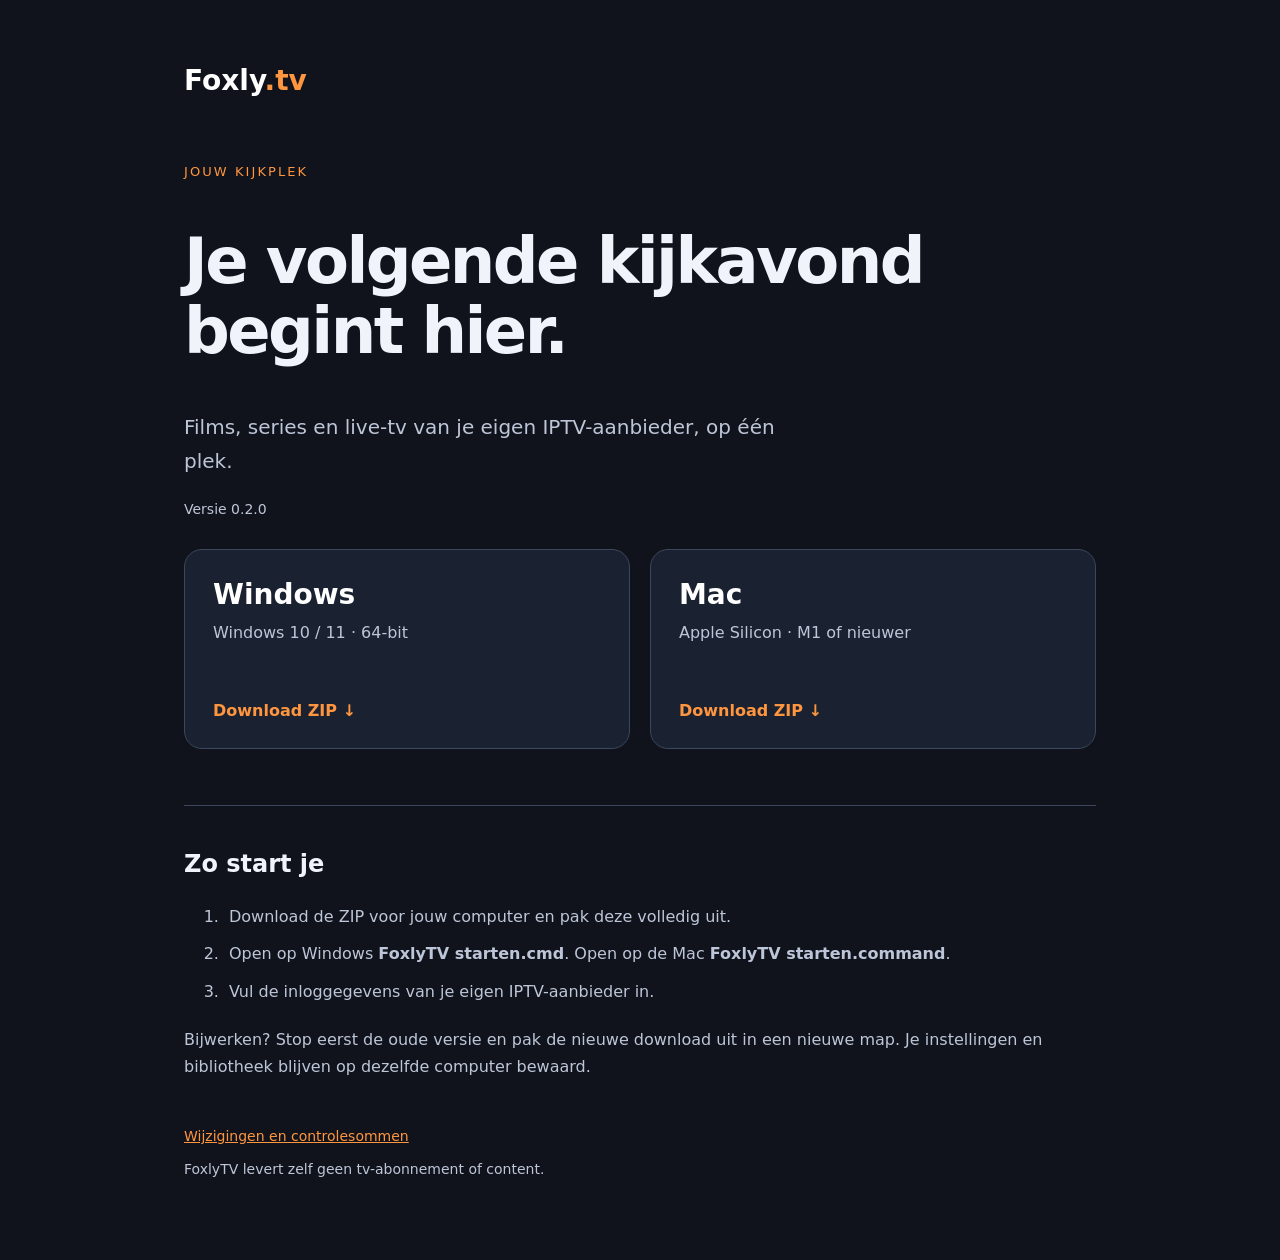
==== index.html @ 35012067 "Publiceer downloadpagina voor FoxlyTV 0.2.0" ====
<!doctype html>
<html lang="nl"><head><meta charset="utf-8"><meta name="viewport" content="width=device-width, initial-scale=1"><meta name="description" content="Download FoxlyTV voor Windows of een Mac met Apple Silicon."><title>FoxlyTV downloaden</title><link rel="stylesheet" href="style.css"></head>
<body><main><a class="brand" href="./">Foxly<span>.tv</span></a><p class="eyebrow">JOUW KIJKPLEK</p><h1>Je volgende kijkavond begint hier.</h1><p class="intro">Films, series en live-tv van je eigen IPTV-aanbieder, op één plek.</p><p class="version">Versie 0.2.0</p><div class="downloads"><a class="download" href="https://github.com/TM1331MT/FoxlyTV-downloads/releases/latest/download/FoxlyTV-Windows-x64.zip"><strong>Windows</strong><span>Windows 10 / 11 · 64-bit</span><b>Download ZIP ↓</b></a><a class="download" href="https://github.com/TM1331MT/FoxlyTV-downloads/releases/latest/download/FoxlyTV-macOS-arm64.zip"><strong>Mac</strong><span>Apple Silicon · M1 of nieuwer</span><b>Download ZIP ↓</b></a></div><section><h2>Zo start je</h2><ol><li>Download de ZIP voor jouw computer en pak deze volledig uit.</li><li>Open op Windows <strong>FoxlyTV starten.cmd</strong>. Open op de Mac <strong>FoxlyTV starten.command</strong>.</li><li>Vul de inloggegevens van je eigen IPTV-aanbieder in.</li></ol><p>Bijwerken? Stop eerst de oude versie en pak de nieuwe download uit in een nieuwe map. Je instellingen en bibliotheek blijven op dezelfde computer bewaard.</p></section><footer><a href="https://github.com/TM1331MT/FoxlyTV-downloads/releases/latest">Wijzigingen en controlesommen</a><p>FoxlyTV levert zelf geen tv-abonnement of content.</p></footer></main></body></html>
---- style.css ----
:root{color-scheme:dark;font-family:system-ui,sans-serif;background:#10131b;color:#f0f3fa}*{box-sizing:border-box}body{margin:0}main{max-width:960px;margin:auto;padding:64px 24px}a{color:#ff963f}a:focus-visible,button:focus-visible{outline:3px solid #ff963f;outline-offset:5px}.brand{font-size:28px;font-weight:800;color:#fff;text-decoration:none}.brand span{color:#ff963f}.eyebrow{margin-top:64px;letter-spacing:.16em;color:#ff963f;font-size:13px}h1{font-size:clamp(36px,6vw,64px);line-height:1.1;max-width:760px;letter-spacing:-.04em}p,li{line-height:1.7;color:#bdc6d8}.intro{font-size:20px;max-width:600px}.version{font-size:14px}.downloads{display:grid;grid-template-columns:repeat(2,minmax(0,1fr));gap:20px;margin:28px 0 56px}.download{padding:28px;border:1px solid #3c485d;background:#1a2130;border-radius:18px;text-decoration:none;display:flex;flex-direction:column;gap:12px;min-height:200px}.download:hover{border-color:#ff963f;background:#232d3c}.download strong{font-size:28px;color:#fff}.download span{color:#bdc6d8}.download b{margin-top:auto}section{border-top:1px solid #3c485d;padding-top:24px}li{padding:5px}footer{margin-top:48px;font-size:14px}button{min-height:44px;background:#ff963f;color:#10131b;border:0;border-radius:8px;padding:10px 20px;font:inherit;cursor:pointer}textarea{display:block;width:100%;min-height:130px;margin:20px 0;background:#1a2130;color:#fff;padding:12px;border:1px solid #3c485d;border-radius:8px;overflow-wrap:anywhere}@media(max-width:600px){main{padding:32px 20px}.eyebrow{margin-top:40px}.downloads{grid-template-columns:1fr}}
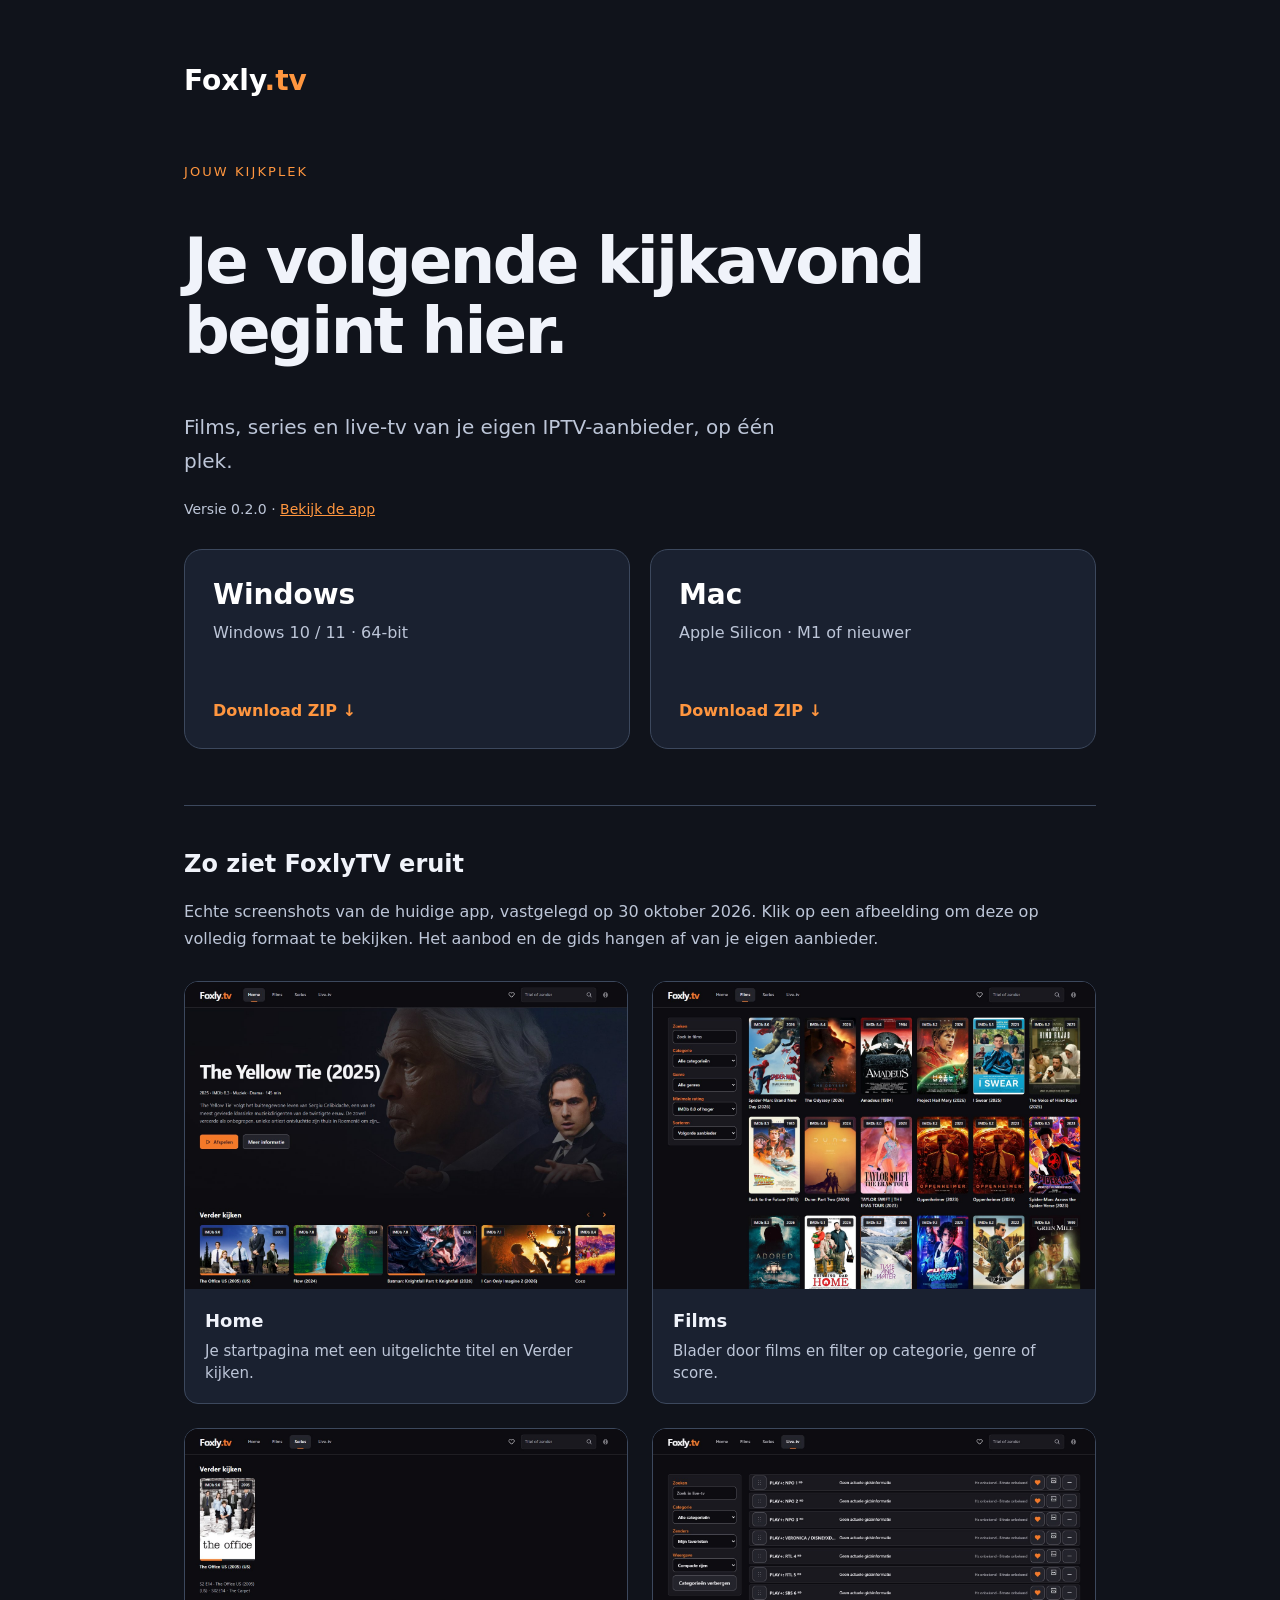
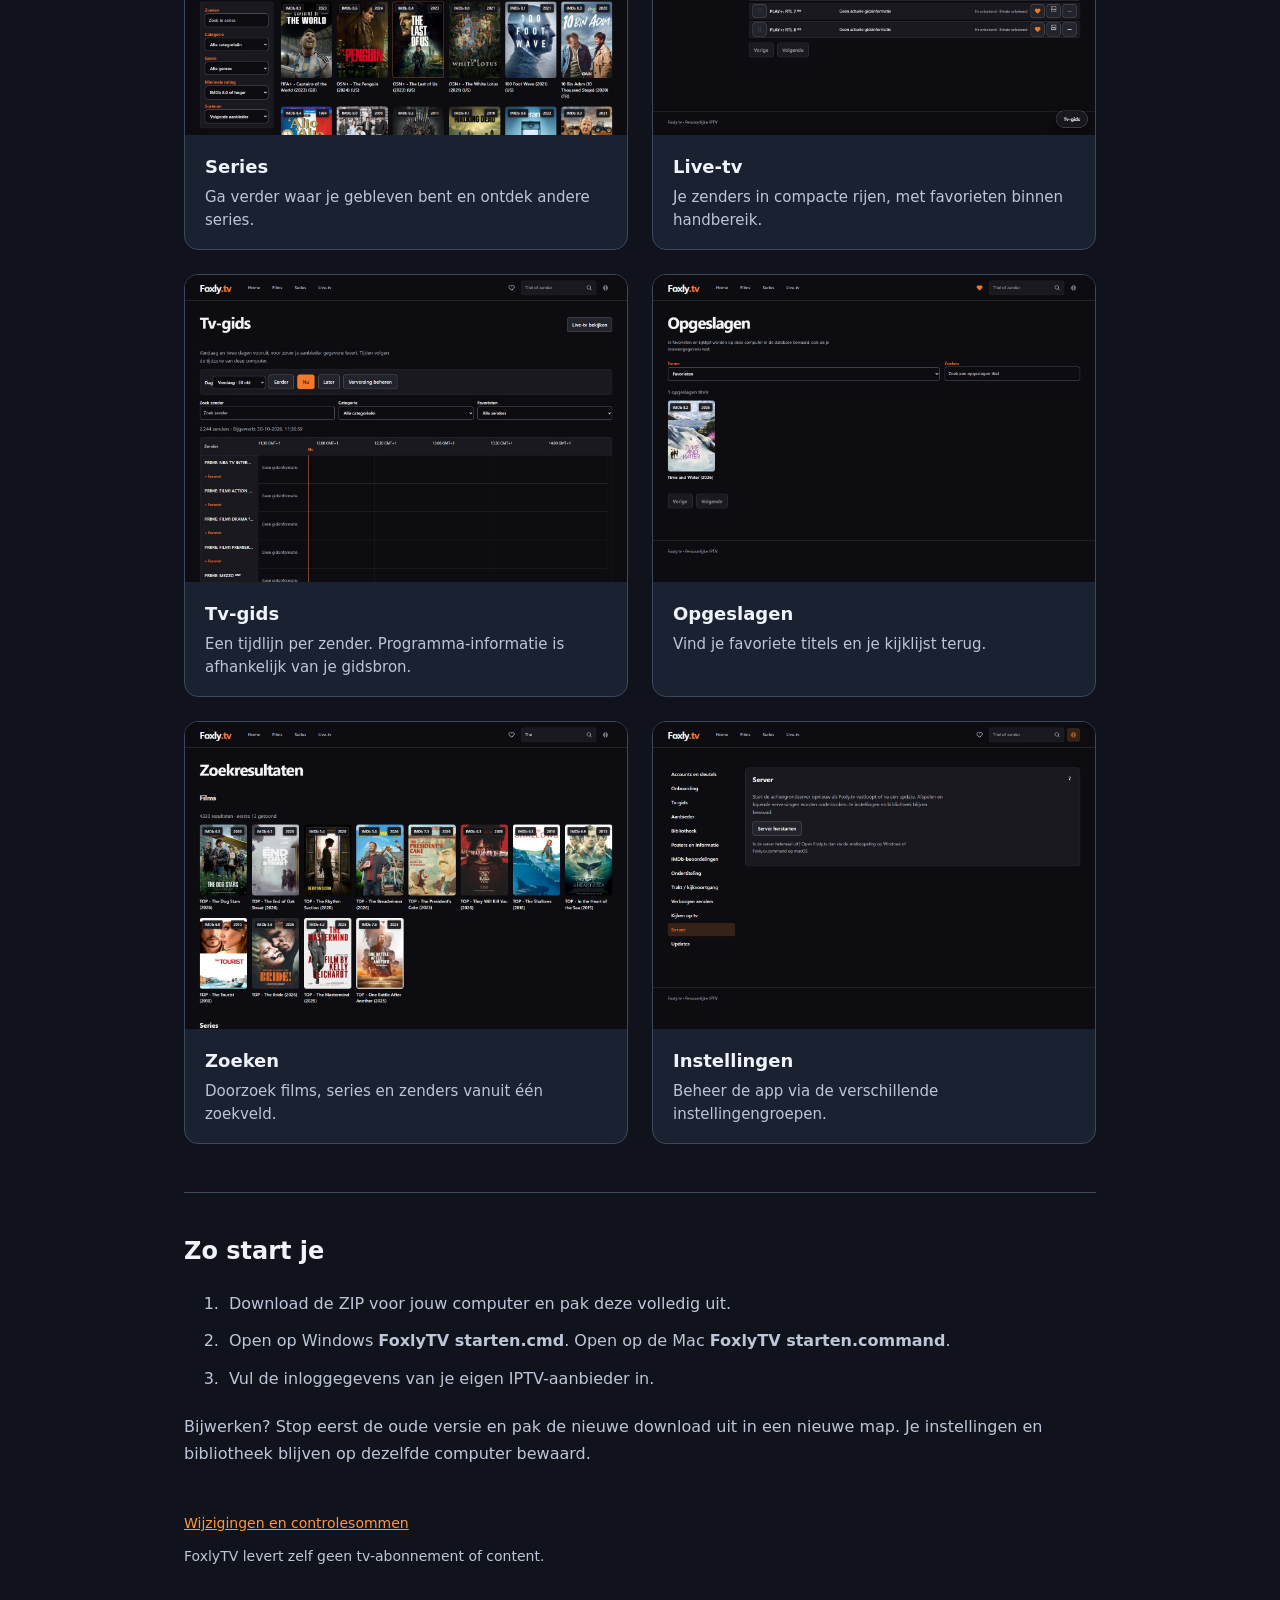
==== commit 6c05221f: "Publiceer downloadpagina voor FoxlyTV 0.2.0" ====
--- a/index.html
+++ b/index.html
@@ -1,3 +1,29 @@
 <!doctype html>
 <html lang="nl"><head><meta charset="utf-8"><meta name="viewport" content="width=device-width, initial-scale=1"><meta name="description" content="Download FoxlyTV voor Windows of een Mac met Apple Silicon."><title>FoxlyTV downloaden</title><link rel="stylesheet" href="style.css"></head>
-<body><main><a class="brand" href="./">Foxly<span>.tv</span></a><p class="eyebrow">JOUW KIJKPLEK</p><h1>Je volgende kijkavond begint hier.</h1><p class="intro">Films, series en live-tv van je eigen IPTV-aanbieder, op één plek.</p><p class="version">Versie 0.2.0</p><div class="downloads"><a class="download" href="https://github.com/TM1331MT/FoxlyTV-downloads/releases/latest/download/FoxlyTV-Windows-x64.zip"><strong>Windows</strong><span>Windows 10 / 11 · 64-bit</span><b>Download ZIP ↓</b></a><a class="download" href="https://github.com/TM1331MT/FoxlyTV-downloads/releases/latest/download/FoxlyTV-macOS-arm64.zip"><strong>Mac</strong><span>Apple Silicon · M1 of nieuwer</span><b>Download ZIP ↓</b></a></div><section><h2>Zo start je</h2><ol><li>Download de ZIP voor jouw computer en pak deze volledig uit.</li><li>Open op Windows <strong>FoxlyTV starten.cmd</strong>. Open op de Mac <strong>FoxlyTV starten.command</strong>.</li><li>Vul de inloggegevens van je eigen IPTV-aanbieder in.</li></ol><p>Bijwerken? Stop eerst de oude versie en pak de nieuwe download uit in een nieuwe map. Je instellingen en bibliotheek blijven op dezelfde computer bewaard.</p></section><footer><a href="https://github.com/TM1331MT/FoxlyTV-downloads/releases/latest">Wijzigingen en controlesommen</a><p>FoxlyTV levert zelf geen tv-abonnement of content.</p></footer></main></body></html>
+<body><main>
+<a class="brand" href="./">Foxly<span>.tv</span></a>
+<p class="eyebrow">JOUW KIJKPLEK</p>
+<h1>Je volgende kijkavond begint hier.</h1>
+<p class="intro">Films, series en live-tv van je eigen IPTV-aanbieder, op één plek.</p>
+<p class="version">Versie 0.2.0 · <a href="#screenshots">Bekijk de app</a></p>
+<div class="downloads">
+  <a class="download" href="https://github.com/TM1331MT/FoxlyTV-downloads/releases/latest/download/FoxlyTV-Windows-x64.zip"><strong>Windows</strong><span>Windows 10 / 11 · 64-bit</span><b>Download ZIP ↓</b></a>
+  <a class="download" href="https://github.com/TM1331MT/FoxlyTV-downloads/releases/latest/download/FoxlyTV-macOS-arm64.zip"><strong>Mac</strong><span>Apple Silicon · M1 of nieuwer</span><b>Download ZIP ↓</b></a>
+</div>
+<section class="screenshots" id="screenshots" aria-labelledby="screenshots-title">
+  <h2 id="screenshots-title">Zo ziet FoxlyTV eruit</h2>
+  <p>Echte screenshots van de huidige app, vastgelegd op <time datetime="2026-10-30">30 oktober 2026</time>. Klik op een afbeelding om deze op volledig formaat te bekijken. Het aanbod en de gids hangen af van je eigen aanbieder.</p>
+  <div class="screenshot-grid">
+    <figure><a href="screenshots/home.jpg" target="_blank" rel="noopener" aria-label="Bekijk screenshot van Home op volledig formaat (nieuw tabblad)"><img src="screenshots/home.jpg" alt="Home in FoxlyTV met een uitgelichte film en de rij Verder kijken." width="1440" height="1000" loading="lazy" decoding="async"></a><figcaption><strong>Home</strong><span>Je startpagina met een uitgelichte titel en Verder kijken.</span></figcaption></figure>
+    <figure><a href="screenshots/films.jpg" target="_blank" rel="noopener" aria-label="Bekijk screenshot van Films op volledig formaat (nieuw tabblad)"><img src="screenshots/films.jpg" alt="De filmpagina van FoxlyTV met posters en filters voor categorie, genre en IMDb-score." width="1440" height="1000" loading="lazy" decoding="async"></a><figcaption><strong>Films</strong><span>Blader door films en filter op categorie, genre of score.</span></figcaption></figure>
+    <figure><a href="screenshots/series.jpg" target="_blank" rel="noopener" aria-label="Bekijk screenshot van Series op volledig formaat (nieuw tabblad)"><img src="screenshots/series.jpg" alt="De seriepagina met kijkvoortgang en een overzicht van series." width="1440" height="1000" loading="lazy" decoding="async"></a><figcaption><strong>Series</strong><span>Ga verder waar je gebleven bent en ontdek andere series.</span></figcaption></figure>
+    <figure><a href="screenshots/live-tv.jpg" target="_blank" rel="noopener" aria-label="Bekijk screenshot van Live-tv op volledig formaat (nieuw tabblad)"><img src="screenshots/live-tv.jpg" alt="Live-tv in FoxlyTV met compacte zenderrijen, favorieten en categoriefilters." width="1440" height="1000" loading="lazy" decoding="async"></a><figcaption><strong>Live-tv</strong><span>Je zenders in compacte rijen, met favorieten binnen handbereik.</span></figcaption></figure>
+    <figure><a href="screenshots/tv-gids.jpg" target="_blank" rel="noopener" aria-label="Bekijk screenshot van de Tv-gids op volledig formaat (nieuw tabblad)"><img src="screenshots/tv-gids.jpg" alt="De tv-gids van FoxlyTV met zenderfilters en een tijdlijn per zender." width="1440" height="1000" loading="lazy" decoding="async"></a><figcaption><strong>Tv-gids</strong><span>Een tijdlijn per zender. Programma-informatie is afhankelijk van je gidsbron.</span></figcaption></figure>
+    <figure><a href="screenshots/opgeslagen.jpg" target="_blank" rel="noopener" aria-label="Bekijk screenshot van Opgeslagen op volledig formaat (nieuw tabblad)"><img src="screenshots/opgeslagen.jpg" alt="Opgeslagen titels in FoxlyTV met een favorietenfilter en zoekveld." width="1440" height="1000" loading="lazy" decoding="async"></a><figcaption><strong>Opgeslagen</strong><span>Vind je favoriete titels en je kijklijst terug.</span></figcaption></figure>
+    <figure><a href="screenshots/zoeken.jpg" target="_blank" rel="noopener" aria-label="Bekijk screenshot van Zoeken op volledig formaat (nieuw tabblad)"><img src="screenshots/zoeken.jpg" alt="Zoekresultaten in FoxlyTV, gegroepeerd in films, series en live-tv." width="1440" height="1000" loading="lazy" decoding="async"></a><figcaption><strong>Zoeken</strong><span>Doorzoek films, series en zenders vanuit één zoekveld.</span></figcaption></figure>
+    <figure><a href="screenshots/instellingen.jpg" target="_blank" rel="noopener" aria-label="Bekijk screenshot van Instellingen op volledig formaat (nieuw tabblad)"><img src="screenshots/instellingen.jpg" alt="Instellingen in FoxlyTV met de instellingengroepen en het scherm Server." width="1440" height="1000" loading="lazy" decoding="async"></a><figcaption><strong>Instellingen</strong><span>Beheer de app via de verschillende instellingengroepen.</span></figcaption></figure>
+  </div>
+</section>
+<section><h2>Zo start je</h2><ol><li>Download de ZIP voor jouw computer en pak deze volledig uit.</li><li>Open op Windows <strong>FoxlyTV starten.cmd</strong>. Open op de Mac <strong>FoxlyTV starten.command</strong>.</li><li>Vul de inloggegevens van je eigen IPTV-aanbieder in.</li></ol><p>Bijwerken? Stop eerst de oude versie en pak de nieuwe download uit in een nieuwe map. Je instellingen en bibliotheek blijven op dezelfde computer bewaard.</p></section>
+<footer><a href="https://github.com/TM1331MT/FoxlyTV-downloads/releases/latest">Wijzigingen en controlesommen</a><p>FoxlyTV levert zelf geen tv-abonnement of content.</p></footer>
+</main></body></html>
--- a/style.css
+++ b/style.css
@@ -1 +1,13 @@
 :root{color-scheme:dark;font-family:system-ui,sans-serif;background:#10131b;color:#f0f3fa}*{box-sizing:border-box}body{margin:0}main{max-width:960px;margin:auto;padding:64px 24px}a{color:#ff963f}a:focus-visible,button:focus-visible{outline:3px solid #ff963f;outline-offset:5px}.brand{font-size:28px;font-weight:800;color:#fff;text-decoration:none}.brand span{color:#ff963f}.eyebrow{margin-top:64px;letter-spacing:.16em;color:#ff963f;font-size:13px}h1{font-size:clamp(36px,6vw,64px);line-height:1.1;max-width:760px;letter-spacing:-.04em}p,li{line-height:1.7;color:#bdc6d8}.intro{font-size:20px;max-width:600px}.version{font-size:14px}.downloads{display:grid;grid-template-columns:repeat(2,minmax(0,1fr));gap:20px;margin:28px 0 56px}.download{padding:28px;border:1px solid #3c485d;background:#1a2130;border-radius:18px;text-decoration:none;display:flex;flex-direction:column;gap:12px;min-height:200px}.download:hover{border-color:#ff963f;background:#232d3c}.download strong{font-size:28px;color:#fff}.download span{color:#bdc6d8}.download b{margin-top:auto}section{border-top:1px solid #3c485d;padding-top:24px}li{padding:5px}footer{margin-top:48px;font-size:14px}button{min-height:44px;background:#ff963f;color:#10131b;border:0;border-radius:8px;padding:10px 20px;font:inherit;cursor:pointer}textarea{display:block;width:100%;min-height:130px;margin:20px 0;background:#1a2130;color:#fff;padding:12px;border:1px solid #3c485d;border-radius:8px;overflow-wrap:anywhere}@media(max-width:600px){main{padding:32px 20px}.eyebrow{margin-top:40px}.downloads{grid-template-columns:1fr}}
+:root{--screenshot-border:#3c485d;--screenshot-surface:#1a2130;--screenshot-muted:#bdc6d8}
+.screenshots{scroll-margin-top:24px;margin-bottom:48px}
+.screenshot-grid{display:grid;grid-template-columns:repeat(2,minmax(0,1fr));gap:24px;margin-top:28px}
+.screenshot-grid figure{min-width:0;margin:0;overflow:hidden;border:1px solid var(--screenshot-border);border-radius:14px;background:var(--screenshot-surface)}
+.screenshot-grid figure>a{display:block;min-height:44px}
+.screenshot-grid figure>a:focus-visible{outline-offset:-4px}
+.screenshot-grid img{display:block;width:100%;height:auto;aspect-ratio:1440/1000;object-fit:contain;background:#0d0d11}
+.screenshot-grid figure>a:hover img{filter:brightness(1.08)}
+.screenshot-grid figcaption{display:flex;flex-direction:column;gap:6px;padding:18px 20px;line-height:1.5}
+.screenshot-grid figcaption strong{font-size:18px;color:#f0f3fa}
+.screenshot-grid figcaption span{font-size:15px;color:var(--screenshot-muted)}
+@media(max-width:600px){.screenshot-grid{grid-template-columns:1fr;gap:20px}}
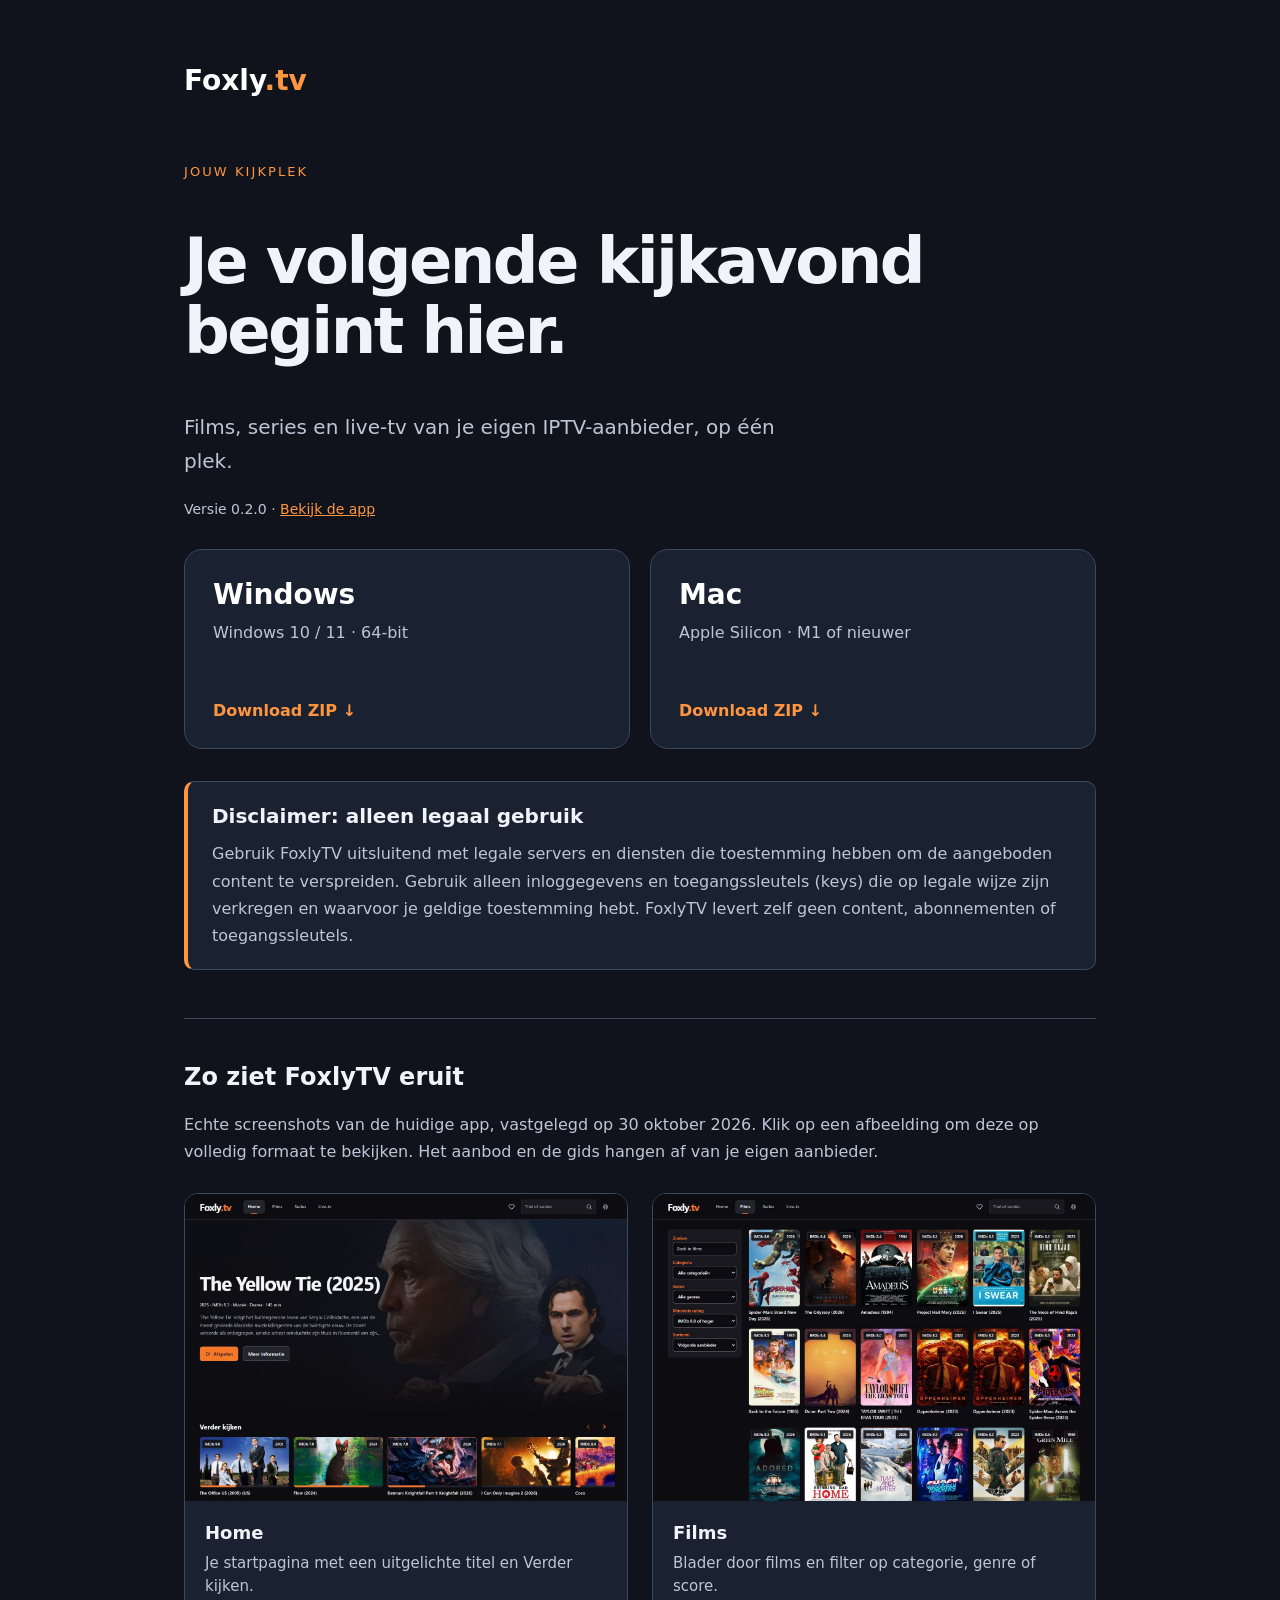
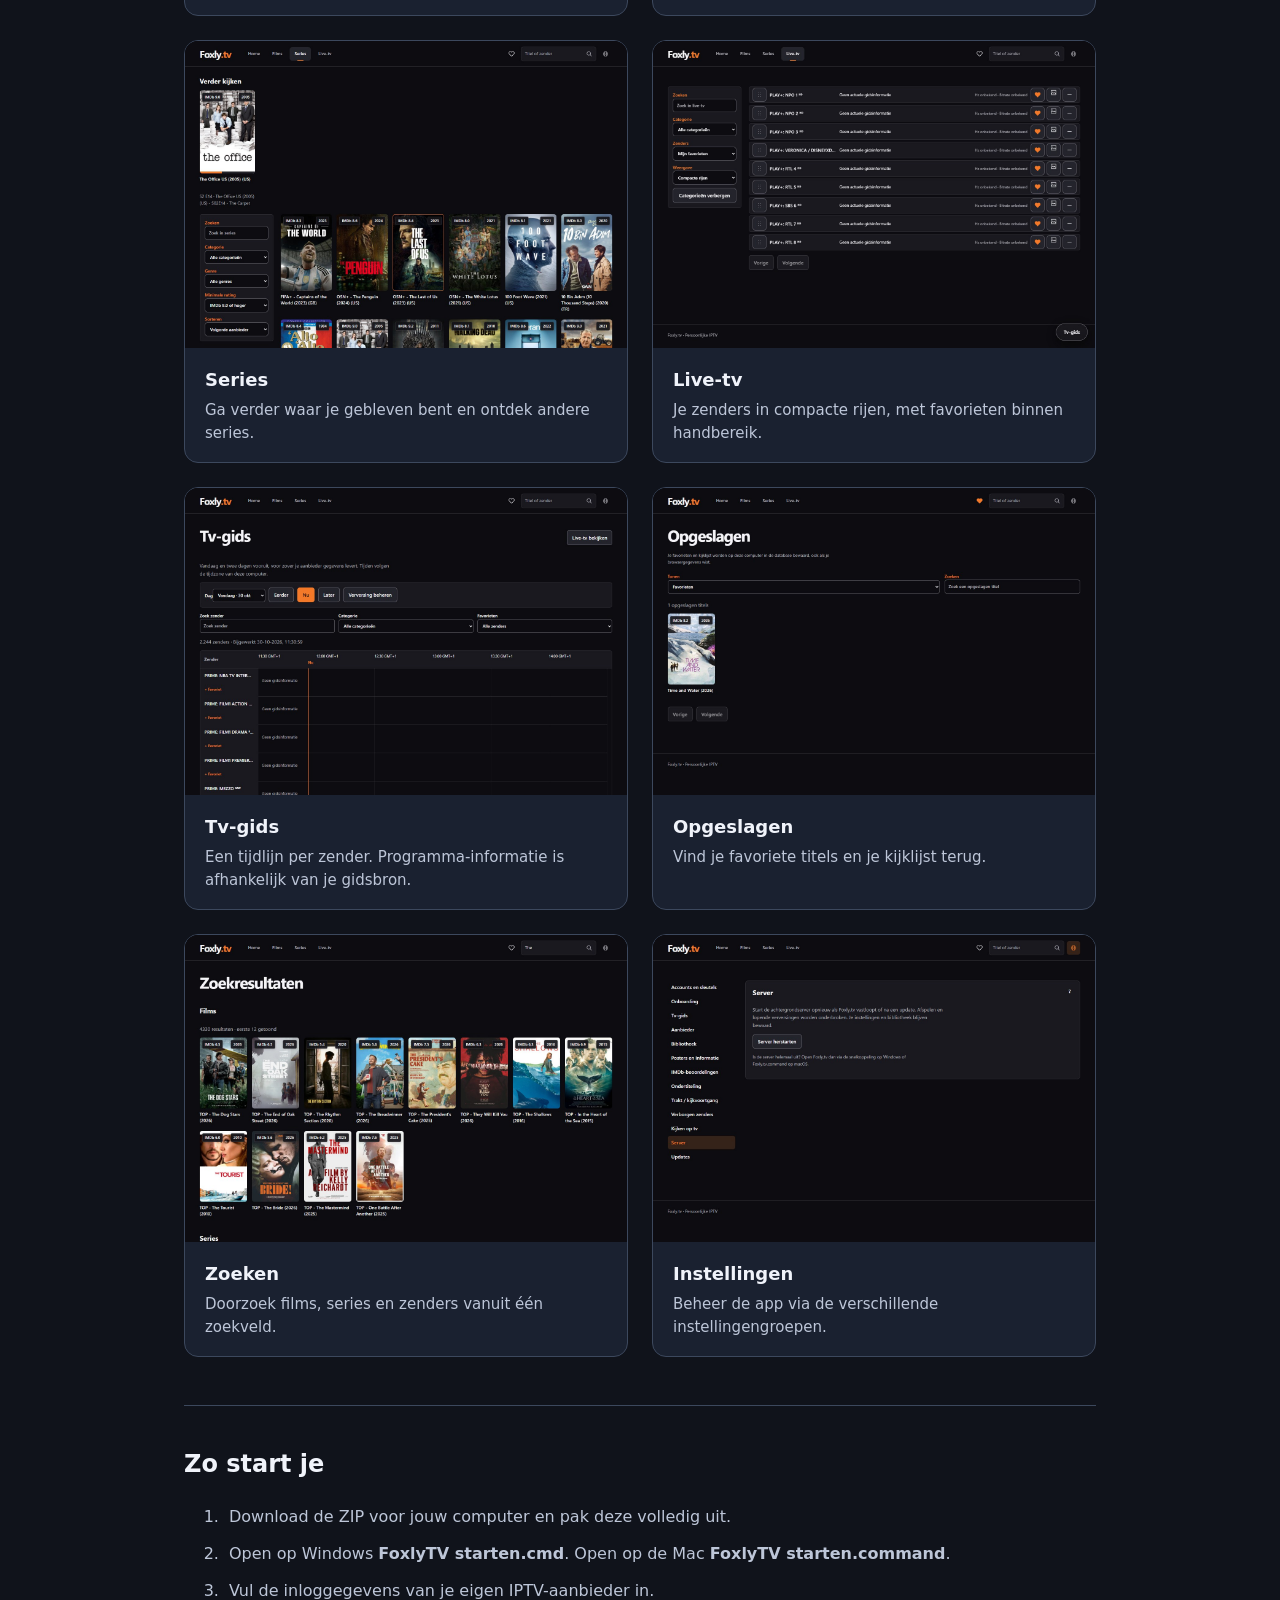
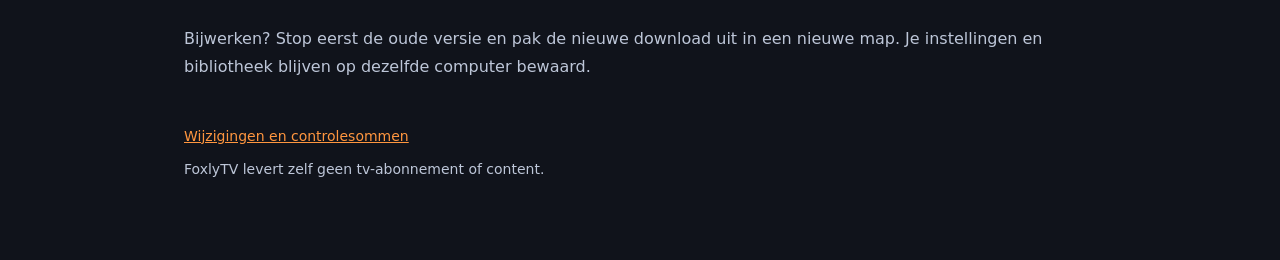
==== commit 7f76380a: "Publiceer downloadpagina voor FoxlyTV 0.2.0" ====
--- a/index.html
+++ b/index.html
@@ -10,6 +10,10 @@
   <a class="download" href="https://github.com/TM1331MT/FoxlyTV-downloads/releases/latest/download/FoxlyTV-Windows-x64.zip"><strong>Windows</strong><span>Windows 10 / 11 · 64-bit</span><b>Download ZIP ↓</b></a>
   <a class="download" href="https://github.com/TM1331MT/FoxlyTV-downloads/releases/latest/download/FoxlyTV-macOS-arm64.zip"><strong>Mac</strong><span>Apple Silicon · M1 of nieuwer</span><b>Download ZIP ↓</b></a>
 </div>
+<aside class="legal-notice" aria-labelledby="legal-notice-title">
+  <h2 id="legal-notice-title">Disclaimer: alleen legaal gebruik</h2>
+  <p>Gebruik FoxlyTV uitsluitend met legale servers en diensten die toestemming hebben om de aangeboden content te verspreiden. Gebruik alleen inloggegevens en toegangssleutels (keys) die op legale wijze zijn verkregen en waarvoor je geldige toestemming hebt. FoxlyTV levert zelf geen content, abonnementen of toegangssleutels.</p>
+</aside>
 <section class="screenshots" id="screenshots" aria-labelledby="screenshots-title">
   <h2 id="screenshots-title">Zo ziet FoxlyTV eruit</h2>
   <p>Echte screenshots van de huidige app, vastgelegd op <time datetime="2026-10-30">30 oktober 2026</time>. Klik op een afbeelding om deze op volledig formaat te bekijken. Het aanbod en de gids hangen af van je eigen aanbieder.</p>
--- a/style.css
+++ b/style.css
@@ -11,3 +11,6 @@
 .screenshot-grid figcaption strong{font-size:18px;color:#f0f3fa}
 .screenshot-grid figcaption span{font-size:15px;color:var(--screenshot-muted)}
 @media(max-width:600px){.screenshot-grid{grid-template-columns:1fr;gap:20px}}
+.legal-notice{margin:-24px 0 48px;padding:20px 24px;border:1px solid #3c485d;border-left:4px solid #ff963f;border-radius:10px;background:#1a2130}
+.legal-notice h2{margin:0 0 10px;font-size:20px;line-height:1.4}
+.legal-notice p{margin:0}
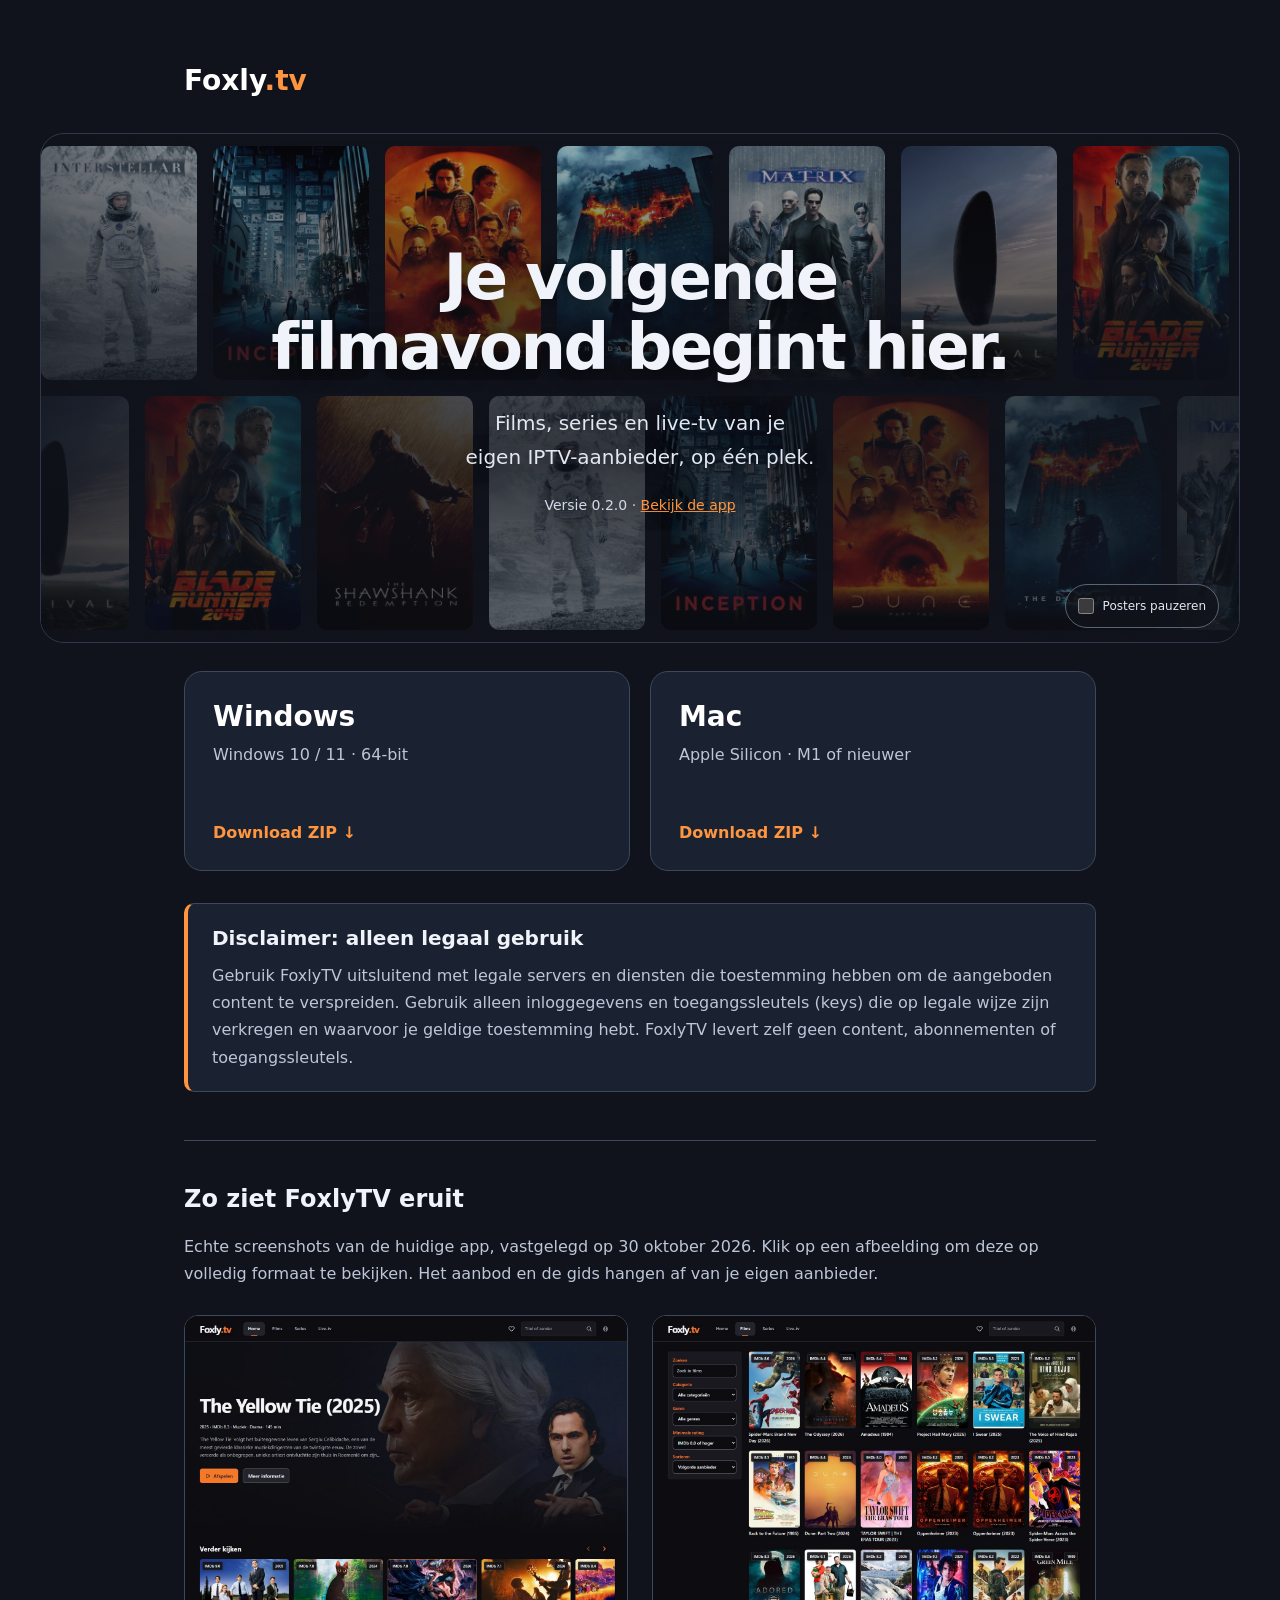
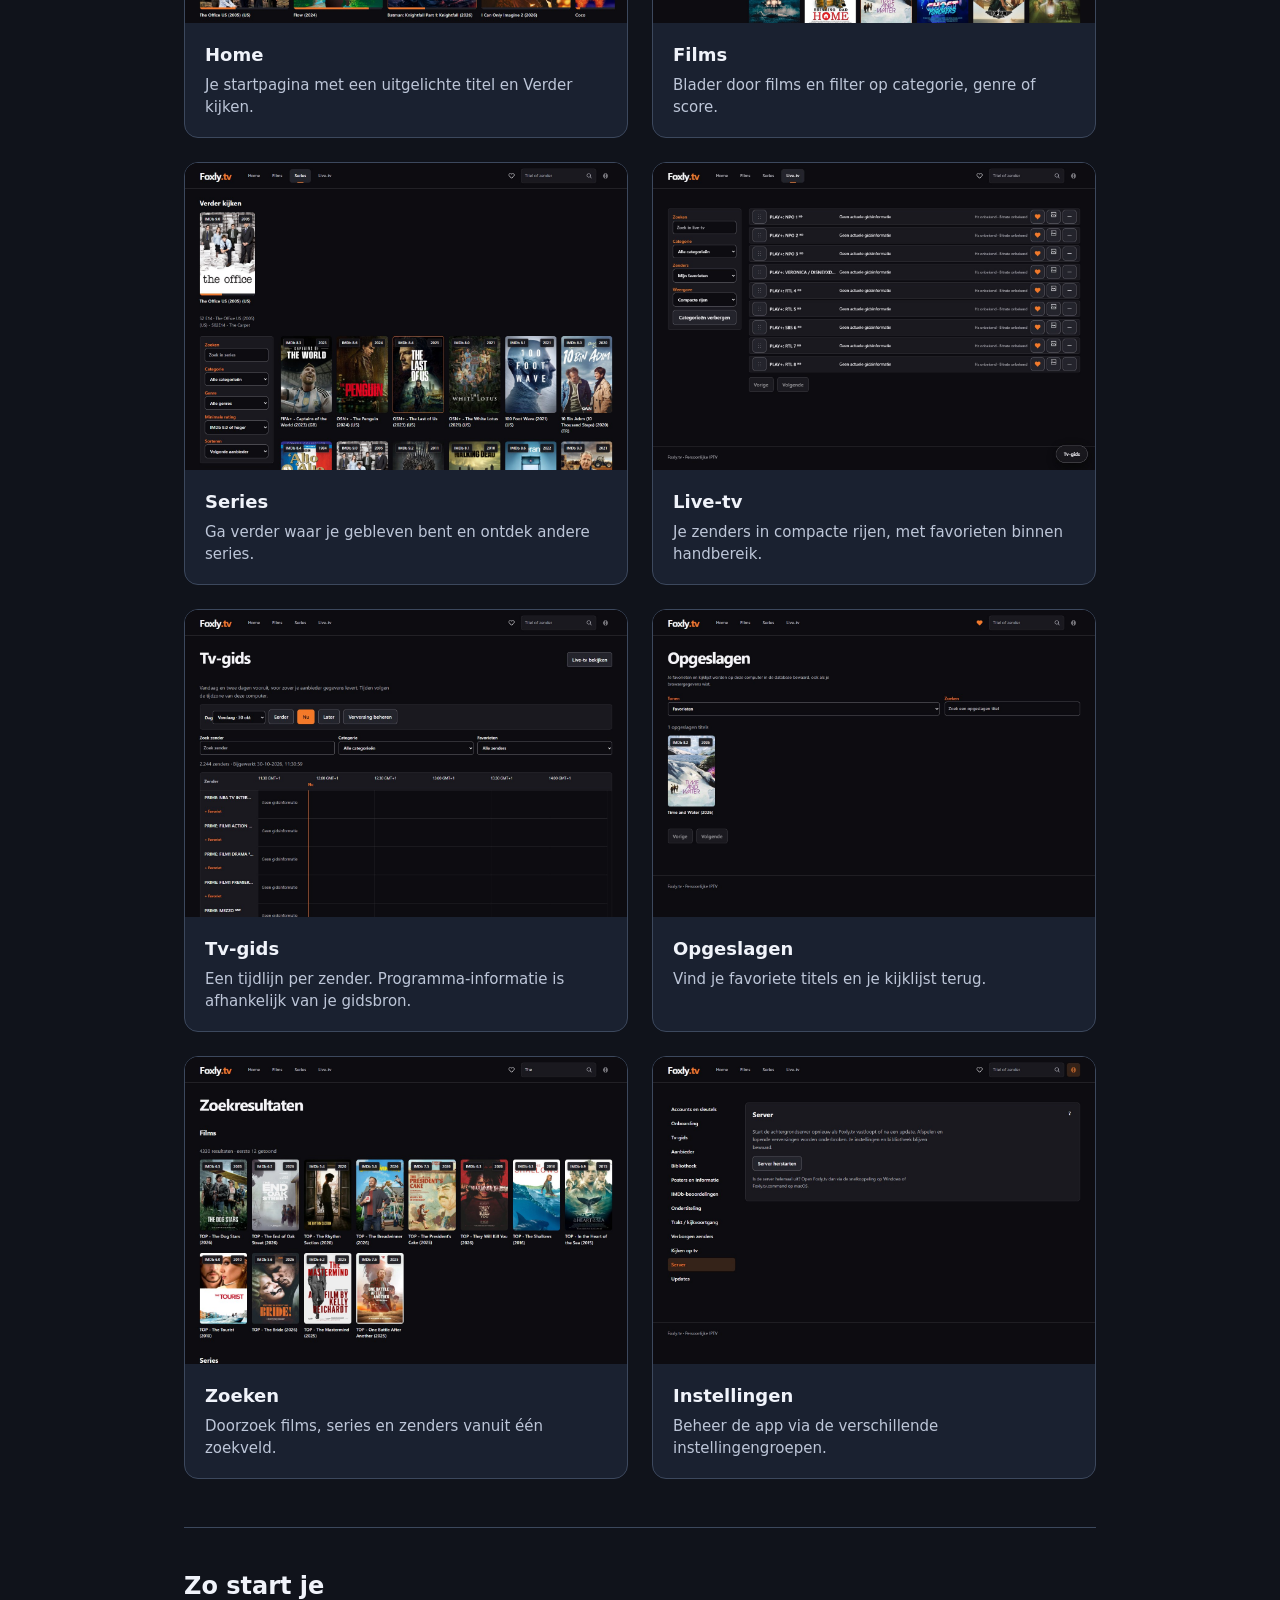
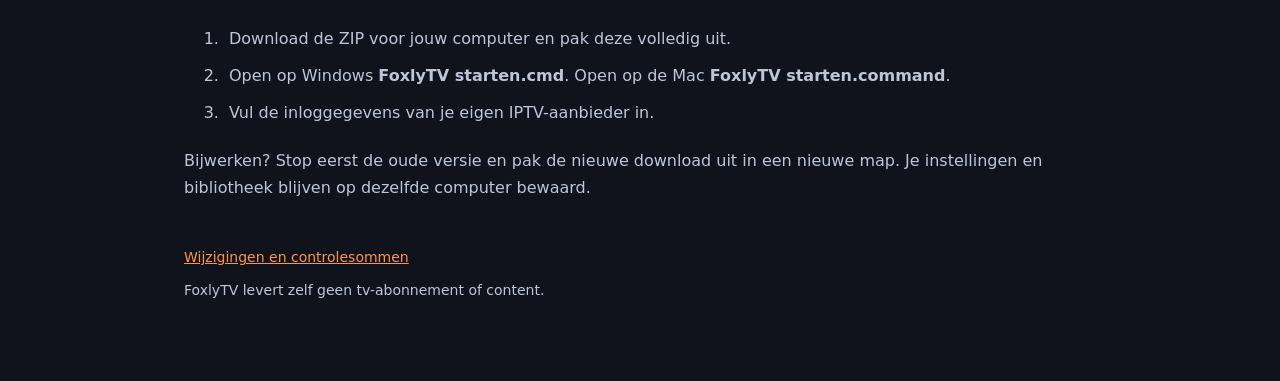
==== commit 3b9b7349: "Publiceer downloadpagina voor FoxlyTV 0.2.0" ====
--- a/index.html
+++ b/index.html
@@ -2,10 +2,60 @@
 <html lang="nl"><head><meta charset="utf-8"><meta name="viewport" content="width=device-width, initial-scale=1"><meta name="description" content="Download FoxlyTV voor Windows of een Mac met Apple Silicon."><title>FoxlyTV downloaden</title><link rel="stylesheet" href="style.css"></head>
 <body><main>
 <a class="brand" href="./">Foxly<span>.tv</span></a>
-<p class="eyebrow">JOUW KIJKPLEK</p>
-<h1>Je volgende kijkavond begint hier.</h1>
-<p class="intro">Films, series en live-tv van je eigen IPTV-aanbieder, op één plek.</p>
-<p class="version">Versie 0.2.0 · <a href="#screenshots">Bekijk de app</a></p>
+<header class="hero" aria-labelledby="hero-title">
+  <div class="hero-posters" aria-hidden="true">
+    <div class="poster-track">
+      <div class="poster-group">
+        <img src="posters/interstellar.jpg" alt="" width="342" height="513" decoding="async">
+        <img src="posters/inception.jpg" alt="" width="342" height="513" decoding="async">
+        <img src="posters/dune-part-two.jpg" alt="" width="342" height="513" decoding="async">
+        <img src="posters/the-dark-knight.jpg" alt="" width="342" height="513" decoding="async">
+        <img src="posters/the-matrix.jpg" alt="" width="342" height="513" decoding="async">
+        <img src="posters/arrival.jpg" alt="" width="342" height="513" decoding="async">
+        <img src="posters/blade-runner-2049.jpg" alt="" width="342" height="513" decoding="async">
+        <img src="posters/the-shawshank-redemption.jpg" alt="" width="342" height="513" decoding="async">
+      </div>
+      <div class="poster-group">
+        <img src="posters/interstellar.jpg" alt="" width="342" height="513" decoding="async">
+        <img src="posters/inception.jpg" alt="" width="342" height="513" decoding="async">
+        <img src="posters/dune-part-two.jpg" alt="" width="342" height="513" decoding="async">
+        <img src="posters/the-dark-knight.jpg" alt="" width="342" height="513" decoding="async">
+        <img src="posters/the-matrix.jpg" alt="" width="342" height="513" decoding="async">
+        <img src="posters/arrival.jpg" alt="" width="342" height="513" decoding="async">
+        <img src="posters/blade-runner-2049.jpg" alt="" width="342" height="513" decoding="async">
+        <img src="posters/the-shawshank-redemption.jpg" alt="" width="342" height="513" decoding="async">
+      </div>
+    </div>
+    <div class="poster-track">
+      <div class="poster-group">
+        <img src="posters/the-matrix.jpg" alt="" width="342" height="513" decoding="async">
+        <img src="posters/arrival.jpg" alt="" width="342" height="513" decoding="async">
+        <img src="posters/blade-runner-2049.jpg" alt="" width="342" height="513" decoding="async">
+        <img src="posters/the-shawshank-redemption.jpg" alt="" width="342" height="513" decoding="async">
+        <img src="posters/interstellar.jpg" alt="" width="342" height="513" decoding="async">
+        <img src="posters/inception.jpg" alt="" width="342" height="513" decoding="async">
+        <img src="posters/dune-part-two.jpg" alt="" width="342" height="513" decoding="async">
+        <img src="posters/the-dark-knight.jpg" alt="" width="342" height="513" decoding="async">
+      </div>
+      <div class="poster-group">
+        <img src="posters/the-matrix.jpg" alt="" width="342" height="513" decoding="async">
+        <img src="posters/arrival.jpg" alt="" width="342" height="513" decoding="async">
+        <img src="posters/blade-runner-2049.jpg" alt="" width="342" height="513" decoding="async">
+        <img src="posters/the-shawshank-redemption.jpg" alt="" width="342" height="513" decoding="async">
+        <img src="posters/interstellar.jpg" alt="" width="342" height="513" decoding="async">
+        <img src="posters/inception.jpg" alt="" width="342" height="513" decoding="async">
+        <img src="posters/dune-part-two.jpg" alt="" width="342" height="513" decoding="async">
+        <img src="posters/the-dark-knight.jpg" alt="" width="342" height="513" decoding="async">
+      </div>
+    </div>
+  </div>
+  <div class="hero-copy">
+    <h1 id="hero-title">Je volgende filmavond begint hier.</h1>
+    <p class="intro">Films, series en live-tv van je eigen IPTV-aanbieder, op één plek.</p>
+    <p class="version">Versie 0.2.0 · <a href="#screenshots">Bekijk de app</a></p>
+  </div>
+  <label class="hero-motion"><input type="checkbox">Posters pauzeren</label>
+</header>
 <div class="downloads">
   <a class="download" href="https://github.com/TM1331MT/FoxlyTV-downloads/releases/latest/download/FoxlyTV-Windows-x64.zip"><strong>Windows</strong><span>Windows 10 / 11 · 64-bit</span><b>Download ZIP ↓</b></a>
   <a class="download" href="https://github.com/TM1331MT/FoxlyTV-downloads/releases/latest/download/FoxlyTV-macOS-arm64.zip"><strong>Mac</strong><span>Apple Silicon · M1 of nieuwer</span><b>Download ZIP ↓</b></a>
--- a/style.css
+++ b/style.css
@@ -1,4 +1,4 @@
-:root{color-scheme:dark;font-family:system-ui,sans-serif;background:#10131b;color:#f0f3fa}*{box-sizing:border-box}body{margin:0}main{max-width:960px;margin:auto;padding:64px 24px}a{color:#ff963f}a:focus-visible,button:focus-visible{outline:3px solid #ff963f;outline-offset:5px}.brand{font-size:28px;font-weight:800;color:#fff;text-decoration:none}.brand span{color:#ff963f}.eyebrow{margin-top:64px;letter-spacing:.16em;color:#ff963f;font-size:13px}h1{font-size:clamp(36px,6vw,64px);line-height:1.1;max-width:760px;letter-spacing:-.04em}p,li{line-height:1.7;color:#bdc6d8}.intro{font-size:20px;max-width:600px}.version{font-size:14px}.downloads{display:grid;grid-template-columns:repeat(2,minmax(0,1fr));gap:20px;margin:28px 0 56px}.download{padding:28px;border:1px solid #3c485d;background:#1a2130;border-radius:18px;text-decoration:none;display:flex;flex-direction:column;gap:12px;min-height:200px}.download:hover{border-color:#ff963f;background:#232d3c}.download strong{font-size:28px;color:#fff}.download span{color:#bdc6d8}.download b{margin-top:auto}section{border-top:1px solid #3c485d;padding-top:24px}li{padding:5px}footer{margin-top:48px;font-size:14px}button{min-height:44px;background:#ff963f;color:#10131b;border:0;border-radius:8px;padding:10px 20px;font:inherit;cursor:pointer}textarea{display:block;width:100%;min-height:130px;margin:20px 0;background:#1a2130;color:#fff;padding:12px;border:1px solid #3c485d;border-radius:8px;overflow-wrap:anywhere}@media(max-width:600px){main{padding:32px 20px}.eyebrow{margin-top:40px}.downloads{grid-template-columns:1fr}}
+:root{color-scheme:dark;font-family:system-ui,sans-serif;background:#10131b;color:#f0f3fa}*{box-sizing:border-box}body{margin:0}main{max-width:960px;margin:auto;padding:64px 24px}a{color:#ff963f}a:focus-visible,button:focus-visible{outline:3px solid #ff963f;outline-offset:5px}.brand{font-size:28px;font-weight:800;color:#fff;text-decoration:none}.brand span{color:#ff963f}h1{font-size:clamp(36px,6vw,64px);line-height:1.1;max-width:760px;letter-spacing:-.04em}p,li{line-height:1.7;color:#bdc6d8}.intro{font-size:20px;max-width:600px}.version{font-size:14px}.downloads{display:grid;grid-template-columns:repeat(2,minmax(0,1fr));gap:20px;margin:28px 0 56px}.download{padding:28px;border:1px solid #3c485d;background:#1a2130;border-radius:18px;text-decoration:none;display:flex;flex-direction:column;gap:12px;min-height:200px}.download:hover{border-color:#ff963f;background:#232d3c}.download strong{font-size:28px;color:#fff}.download span{color:#bdc6d8}.download b{margin-top:auto}section{border-top:1px solid #3c485d;padding-top:24px}li{padding:5px}footer{margin-top:48px;font-size:14px}button{min-height:44px;background:#ff963f;color:#10131b;border:0;border-radius:8px;padding:10px 20px;font:inherit;cursor:pointer}textarea{display:block;width:100%;min-height:130px;margin:20px 0;background:#1a2130;color:#fff;padding:12px;border:1px solid #3c485d;border-radius:8px;overflow-wrap:anywhere}@media(max-width:600px){main{padding:32px 20px}.downloads{grid-template-columns:1fr}}
 :root{--screenshot-border:#3c485d;--screenshot-surface:#1a2130;--screenshot-muted:#bdc6d8}
 .screenshots{scroll-margin-top:24px;margin-bottom:48px}
 .screenshot-grid{display:grid;grid-template-columns:repeat(2,minmax(0,1fr));gap:24px;margin-top:28px}
@@ -14,3 +14,22 @@
 .legal-notice{margin:-24px 0 48px;padding:20px 24px;border:1px solid #3c485d;border-left:4px solid #ff963f;border-radius:10px;background:#1a2130}
 .legal-notice h2{margin:0 0 10px;font-size:20px;line-height:1.4}
 .legal-notice p{margin:0}
+
+.hero{position:relative;isolation:isolate;display:grid;place-items:center;min-height:510px;width:min(1200px,calc(100vw - 48px));margin:36px 0 0 50%;transform:translateX(-50%);overflow:hidden;border:1px solid #30394b;border-radius:24px;background:#10131b}
+.hero-posters{position:absolute;z-index:-2;inset:-32px 0;display:flex;flex-direction:column;justify-content:center;gap:16px;pointer-events:none;user-select:none}
+.poster-track{display:flex;width:max-content;animation:poster-drift 85s linear infinite;will-change:transform}
+.poster-track:nth-child(2){margin-left:-240px;animation-duration:105s}
+.poster-group{display:flex;flex-shrink:0;gap:16px;padding-right:16px}
+.poster-group img{display:block;width:156px;height:234px;object-fit:cover;border-radius:10px;background:#1a2130}
+.hero::after{content:"";position:absolute;z-index:-1;inset:0;background:linear-gradient(180deg,rgba(16,19,27,.3),rgba(16,19,27,.72) 38%,rgba(16,19,27,.82) 65%,rgba(16,19,27,.6)),linear-gradient(90deg,rgba(16,19,27,.4),transparent 20%,transparent 80%,rgba(16,19,27,.4));pointer-events:none}
+.hero-copy{width:100%;padding:72px 32px 88px;text-align:center;text-shadow:0 2px 20px rgba(0,0,0,.65)}
+.hero h1{margin:0 auto 24px;text-wrap:balance}
+.hero .intro{margin:0 auto 20px;color:#e2e7f1;text-wrap:balance}
+.hero .version{margin:0;color:#d3daE7}
+.hero-motion{position:absolute;right:20px;bottom:14px;display:flex;align-items:center;gap:9px;min-height:44px;padding:0 12px;border:1px solid #596477;border-radius:999px;background:rgba(16,19,27,.85);color:#e2e7f1;font-size:12px;cursor:pointer}
+.hero-motion input{width:16px;height:16px;margin:0;accent-color:#ff963f;cursor:pointer}
+.hero-motion:focus-within{outline:3px solid #ff963f;outline-offset:4px}
+.hero:has(.hero-motion input:checked) .poster-track{animation-play-state:paused}
+@keyframes poster-drift{to{transform:translateX(-50%)}}
+@media(max-width:600px){.hero{width:calc(100vw - 24px);min-height:460px;margin-top:28px;border-radius:18px}.hero-copy{padding:64px 24px 88px}.hero .intro{font-size:18px}.poster-group img{width:124px;height:186px}.hero-posters{gap:12px}.poster-group{gap:12px;padding-right:12px}.hero-motion{right:12px;bottom:12px}}
+@media(prefers-reduced-motion:reduce){.poster-track{animation:none;will-change:auto}.hero-motion{display:none}}
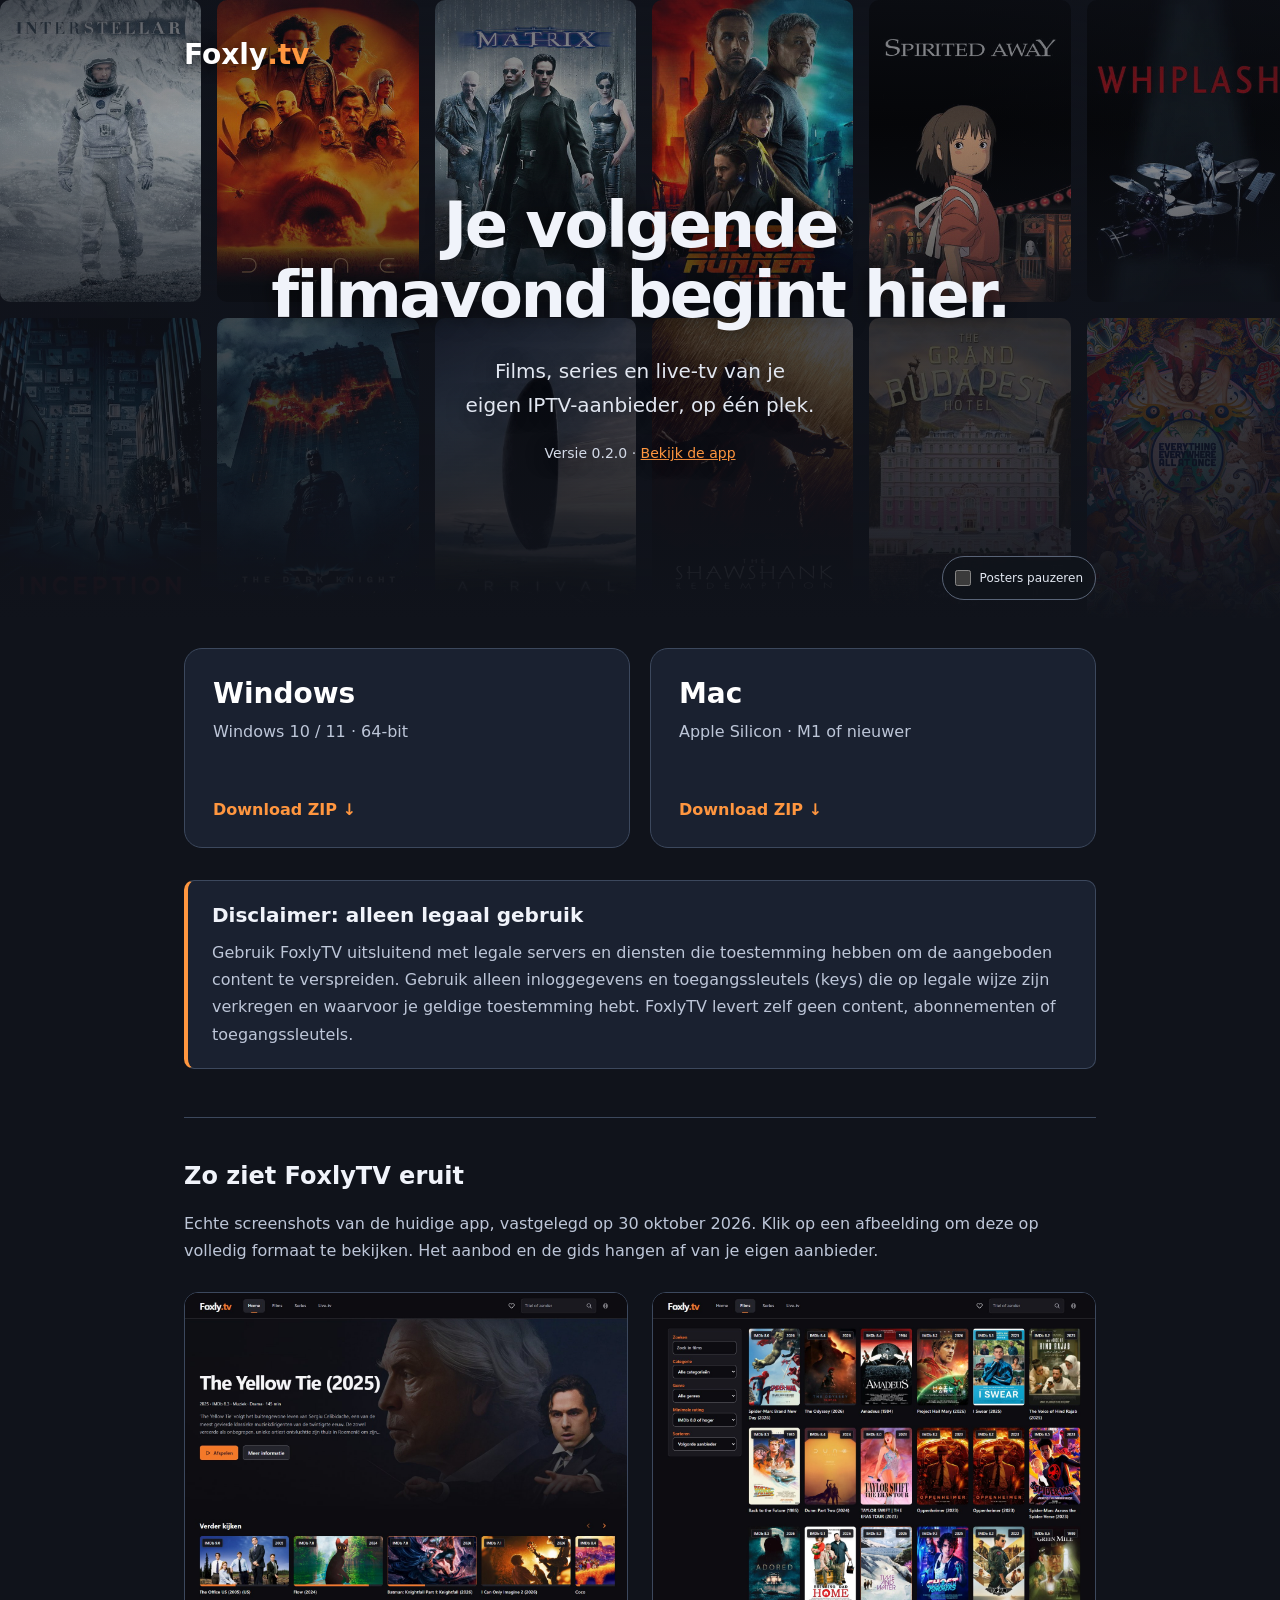
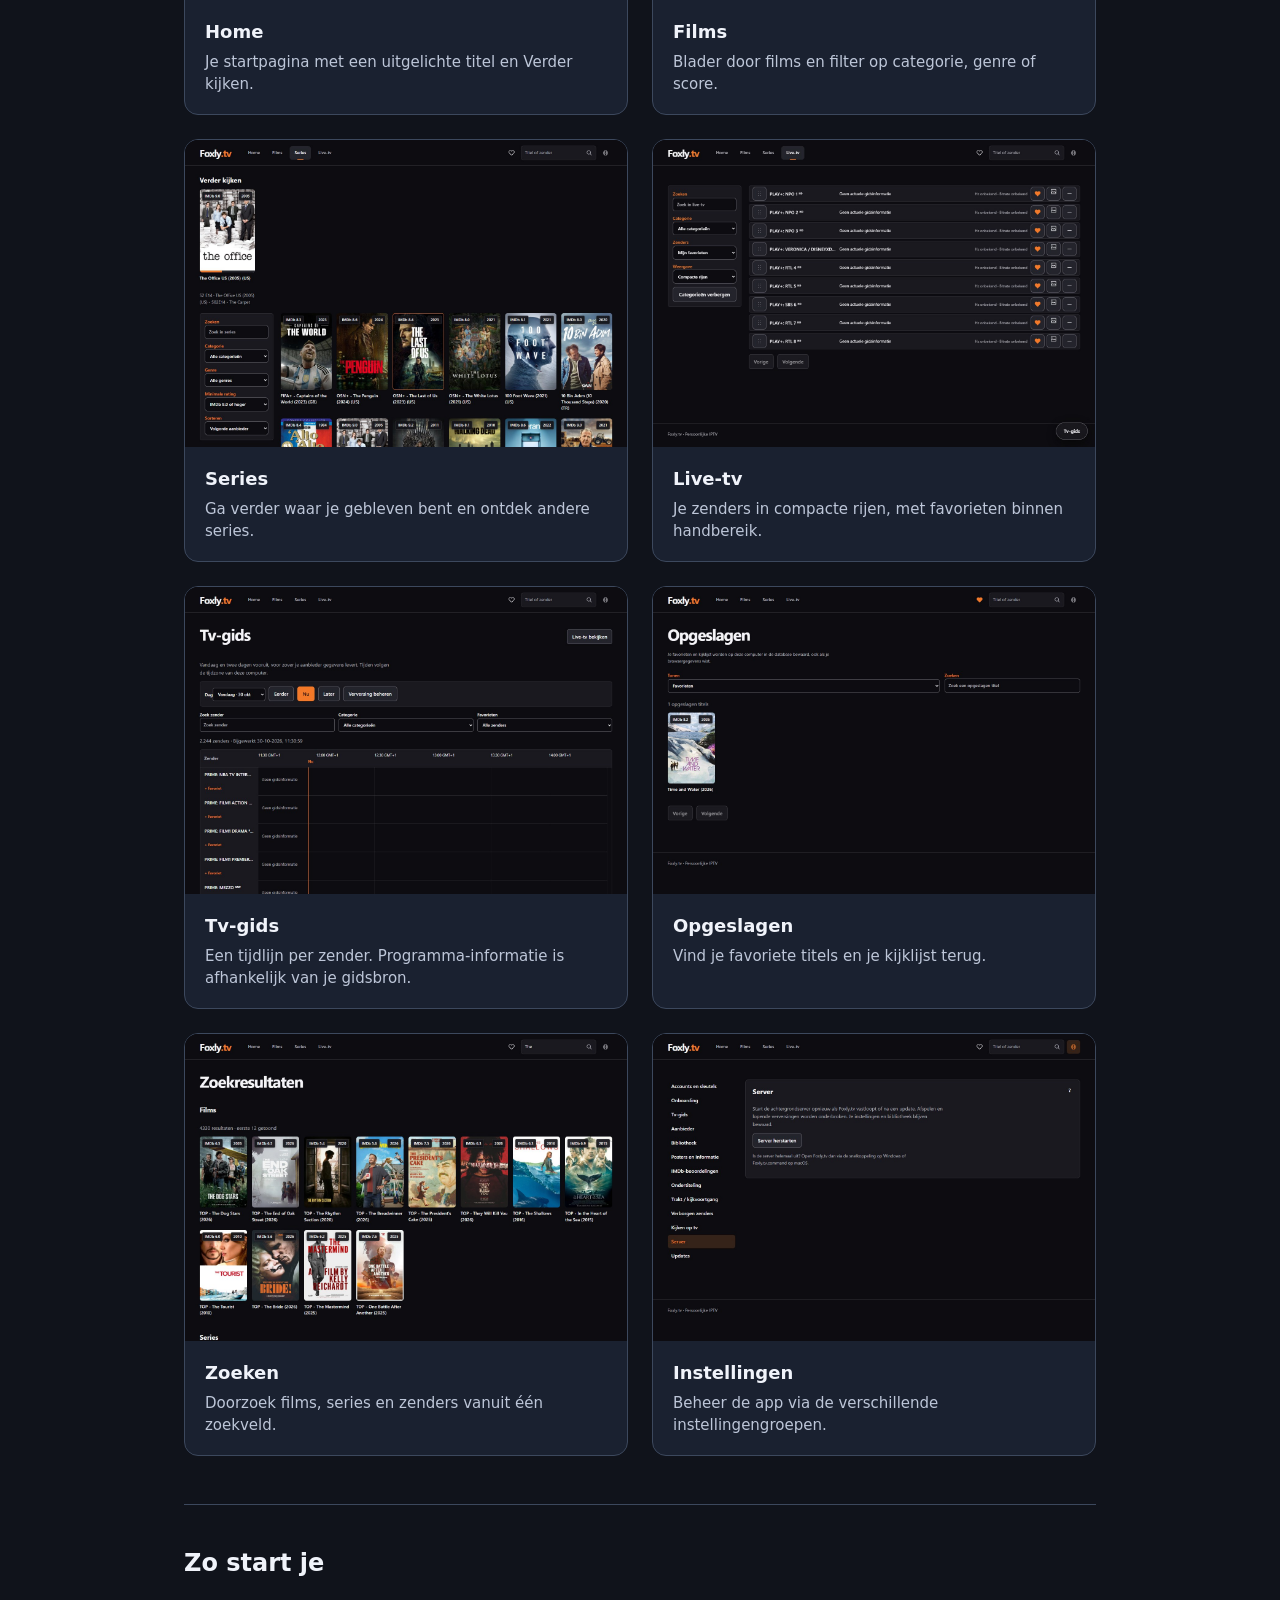
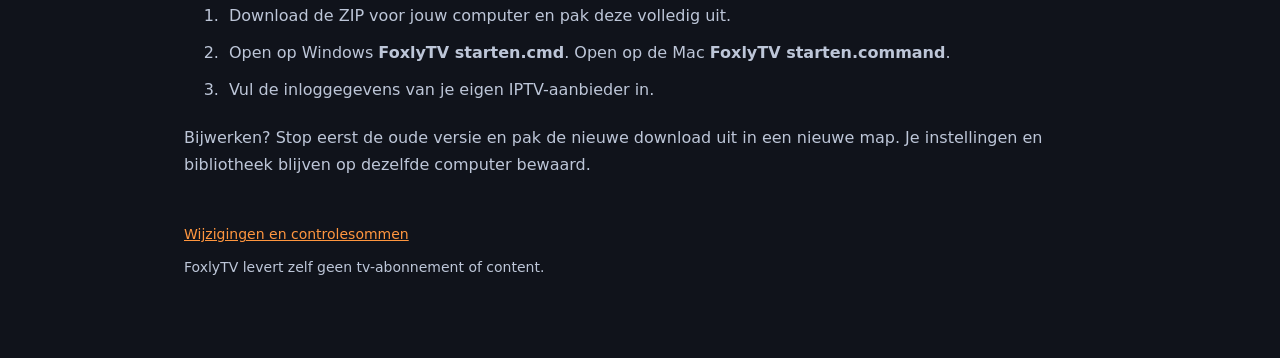
==== commit 09ca91dc: "Publiceer downloadpagina voor FoxlyTV 0.2.0" ====
--- a/index.html
+++ b/index.html
@@ -1,51 +1,67 @@
 <!doctype html>
 <html lang="nl"><head><meta charset="utf-8"><meta name="viewport" content="width=device-width, initial-scale=1"><meta name="description" content="Download FoxlyTV voor Windows of een Mac met Apple Silicon."><title>FoxlyTV downloaden</title><link rel="stylesheet" href="style.css"></head>
-<body><main>
-<a class="brand" href="./">Foxly<span>.tv</span></a>
+<body>
 <header class="hero" aria-labelledby="hero-title">
+  <div class="hero-nav"><a class="brand" href="./">Foxly<span>.tv</span></a></div>
   <div class="hero-posters" aria-hidden="true">
     <div class="poster-track">
       <div class="poster-group">
         <img src="posters/interstellar.jpg" alt="" width="342" height="513" decoding="async">
-        <img src="posters/inception.jpg" alt="" width="342" height="513" decoding="async">
         <img src="posters/dune-part-two.jpg" alt="" width="342" height="513" decoding="async">
-        <img src="posters/the-dark-knight.jpg" alt="" width="342" height="513" decoding="async">
         <img src="posters/the-matrix.jpg" alt="" width="342" height="513" decoding="async">
-        <img src="posters/arrival.jpg" alt="" width="342" height="513" decoding="async">
         <img src="posters/blade-runner-2049.jpg" alt="" width="342" height="513" decoding="async">
-        <img src="posters/the-shawshank-redemption.jpg" alt="" width="342" height="513" decoding="async">
+        <img src="posters/spirited-away.jpg" alt="" width="342" height="513" decoding="async">
+        <img src="posters/whiplash.jpg" alt="" width="342" height="513" decoding="async">
+        <img src="posters/parasite.jpg" alt="" width="342" height="513" decoding="async">
+        <img src="posters/la-la-land.jpg" alt="" width="342" height="513" decoding="async">
+        <img src="posters/finding-nemo.jpg" alt="" width="342" height="513" decoding="async">
+        <img src="posters/back-to-the-future.jpg" alt="" width="342" height="513" decoding="async">
+        <img src="posters/gladiator.jpg" alt="" width="342" height="513" decoding="async">
+        <img src="posters/fight-club.jpg" alt="" width="342" height="513" decoding="async">
       </div>
       <div class="poster-group">
         <img src="posters/interstellar.jpg" alt="" width="342" height="513" decoding="async">
-        <img src="posters/inception.jpg" alt="" width="342" height="513" decoding="async">
         <img src="posters/dune-part-two.jpg" alt="" width="342" height="513" decoding="async">
-        <img src="posters/the-dark-knight.jpg" alt="" width="342" height="513" decoding="async">
         <img src="posters/the-matrix.jpg" alt="" width="342" height="513" decoding="async">
-        <img src="posters/arrival.jpg" alt="" width="342" height="513" decoding="async">
         <img src="posters/blade-runner-2049.jpg" alt="" width="342" height="513" decoding="async">
-        <img src="posters/the-shawshank-redemption.jpg" alt="" width="342" height="513" decoding="async">
+        <img src="posters/spirited-away.jpg" alt="" width="342" height="513" decoding="async">
+        <img src="posters/whiplash.jpg" alt="" width="342" height="513" decoding="async">
+        <img src="posters/parasite.jpg" alt="" width="342" height="513" decoding="async">
+        <img src="posters/la-la-land.jpg" alt="" width="342" height="513" decoding="async">
+        <img src="posters/finding-nemo.jpg" alt="" width="342" height="513" decoding="async">
+        <img src="posters/back-to-the-future.jpg" alt="" width="342" height="513" decoding="async">
+        <img src="posters/gladiator.jpg" alt="" width="342" height="513" decoding="async">
+        <img src="posters/fight-club.jpg" alt="" width="342" height="513" decoding="async">
       </div>
     </div>
     <div class="poster-track">
       <div class="poster-group">
-        <img src="posters/the-matrix.jpg" alt="" width="342" height="513" decoding="async">
+        <img src="posters/inception.jpg" alt="" width="342" height="513" decoding="async">
+        <img src="posters/the-dark-knight.jpg" alt="" width="342" height="513" decoding="async">
         <img src="posters/arrival.jpg" alt="" width="342" height="513" decoding="async">
-        <img src="posters/blade-runner-2049.jpg" alt="" width="342" height="513" decoding="async">
         <img src="posters/the-shawshank-redemption.jpg" alt="" width="342" height="513" decoding="async">
-        <img src="posters/interstellar.jpg" alt="" width="342" height="513" decoding="async">
-        <img src="posters/inception.jpg" alt="" width="342" height="513" decoding="async">
-        <img src="posters/dune-part-two.jpg" alt="" width="342" height="513" decoding="async">
-        <img src="posters/the-dark-knight.jpg" alt="" width="342" height="513" decoding="async">
+        <img src="posters/the-grand-budapest-hotel.jpg" alt="" width="342" height="513" decoding="async">
+        <img src="posters/everything-everywhere-all-at-once.jpg" alt="" width="342" height="513" decoding="async">
+        <img src="posters/mad-max-fury-road.jpg" alt="" width="342" height="513" decoding="async">
+        <img src="posters/coco.jpg" alt="" width="342" height="513" decoding="async">
+        <img src="posters/jurassic-park.jpg" alt="" width="342" height="513" decoding="async">
+        <img src="posters/the-fellowship-of-the-ring.jpg" alt="" width="342" height="513" decoding="async">
+        <img src="posters/pulp-fiction.jpg" alt="" width="342" height="513" decoding="async">
+        <img src="posters/forrest-gump.jpg" alt="" width="342" height="513" decoding="async">
       </div>
       <div class="poster-group">
-        <img src="posters/the-matrix.jpg" alt="" width="342" height="513" decoding="async">
+        <img src="posters/inception.jpg" alt="" width="342" height="513" decoding="async">
+        <img src="posters/the-dark-knight.jpg" alt="" width="342" height="513" decoding="async">
         <img src="posters/arrival.jpg" alt="" width="342" height="513" decoding="async">
-        <img src="posters/blade-runner-2049.jpg" alt="" width="342" height="513" decoding="async">
         <img src="posters/the-shawshank-redemption.jpg" alt="" width="342" height="513" decoding="async">
-        <img src="posters/interstellar.jpg" alt="" width="342" height="513" decoding="async">
-        <img src="posters/inception.jpg" alt="" width="342" height="513" decoding="async">
-        <img src="posters/dune-part-two.jpg" alt="" width="342" height="513" decoding="async">
-        <img src="posters/the-dark-knight.jpg" alt="" width="342" height="513" decoding="async">
+        <img src="posters/the-grand-budapest-hotel.jpg" alt="" width="342" height="513" decoding="async">
+        <img src="posters/everything-everywhere-all-at-once.jpg" alt="" width="342" height="513" decoding="async">
+        <img src="posters/mad-max-fury-road.jpg" alt="" width="342" height="513" decoding="async">
+        <img src="posters/coco.jpg" alt="" width="342" height="513" decoding="async">
+        <img src="posters/jurassic-park.jpg" alt="" width="342" height="513" decoding="async">
+        <img src="posters/the-fellowship-of-the-ring.jpg" alt="" width="342" height="513" decoding="async">
+        <img src="posters/pulp-fiction.jpg" alt="" width="342" height="513" decoding="async">
+        <img src="posters/forrest-gump.jpg" alt="" width="342" height="513" decoding="async">
       </div>
     </div>
   </div>
@@ -56,6 +72,7 @@
   </div>
   <label class="hero-motion"><input type="checkbox">Posters pauzeren</label>
 </header>
+<main>
 <div class="downloads">
   <a class="download" href="https://github.com/TM1331MT/FoxlyTV-downloads/releases/latest/download/FoxlyTV-Windows-x64.zip"><strong>Windows</strong><span>Windows 10 / 11 · 64-bit</span><b>Download ZIP ↓</b></a>
   <a class="download" href="https://github.com/TM1331MT/FoxlyTV-downloads/releases/latest/download/FoxlyTV-macOS-arm64.zip"><strong>Mac</strong><span>Apple Silicon · M1 of nieuwer</span><b>Download ZIP ↓</b></a>
--- a/style.css
+++ b/style.css
@@ -1,4 +1,4 @@
-:root{color-scheme:dark;font-family:system-ui,sans-serif;background:#10131b;color:#f0f3fa}*{box-sizing:border-box}body{margin:0}main{max-width:960px;margin:auto;padding:64px 24px}a{color:#ff963f}a:focus-visible,button:focus-visible{outline:3px solid #ff963f;outline-offset:5px}.brand{font-size:28px;font-weight:800;color:#fff;text-decoration:none}.brand span{color:#ff963f}h1{font-size:clamp(36px,6vw,64px);line-height:1.1;max-width:760px;letter-spacing:-.04em}p,li{line-height:1.7;color:#bdc6d8}.intro{font-size:20px;max-width:600px}.version{font-size:14px}.downloads{display:grid;grid-template-columns:repeat(2,minmax(0,1fr));gap:20px;margin:28px 0 56px}.download{padding:28px;border:1px solid #3c485d;background:#1a2130;border-radius:18px;text-decoration:none;display:flex;flex-direction:column;gap:12px;min-height:200px}.download:hover{border-color:#ff963f;background:#232d3c}.download strong{font-size:28px;color:#fff}.download span{color:#bdc6d8}.download b{margin-top:auto}section{border-top:1px solid #3c485d;padding-top:24px}li{padding:5px}footer{margin-top:48px;font-size:14px}button{min-height:44px;background:#ff963f;color:#10131b;border:0;border-radius:8px;padding:10px 20px;font:inherit;cursor:pointer}textarea{display:block;width:100%;min-height:130px;margin:20px 0;background:#1a2130;color:#fff;padding:12px;border:1px solid #3c485d;border-radius:8px;overflow-wrap:anywhere}@media(max-width:600px){main{padding:32px 20px}.downloads{grid-template-columns:1fr}}
+:root{color-scheme:dark;font-family:system-ui,sans-serif;background:#10131b;color:#f0f3fa}*{box-sizing:border-box}body{margin:0}main{max-width:960px;margin:auto;padding:0 24px 64px}a{color:#ff963f}a:focus-visible,button:focus-visible{outline:3px solid #ff963f;outline-offset:5px}.brand{font-size:28px;font-weight:800;color:#fff;text-decoration:none}.brand span{color:#ff963f}h1{font-size:clamp(36px,6vw,64px);line-height:1.1;max-width:760px;letter-spacing:-.04em}p,li{line-height:1.7;color:#bdc6d8}.intro{font-size:20px;max-width:600px}.version{font-size:14px}.downloads{display:grid;grid-template-columns:repeat(2,minmax(0,1fr));gap:20px;margin:28px 0 56px}.download{padding:28px;border:1px solid #3c485d;background:#1a2130;border-radius:18px;text-decoration:none;display:flex;flex-direction:column;gap:12px;min-height:200px}.download:hover{border-color:#ff963f;background:#232d3c}.download strong{font-size:28px;color:#fff}.download span{color:#bdc6d8}.download b{margin-top:auto}section{border-top:1px solid #3c485d;padding-top:24px}li{padding:5px}footer{margin-top:48px;font-size:14px}button{min-height:44px;background:#ff963f;color:#10131b;border:0;border-radius:8px;padding:10px 20px;font:inherit;cursor:pointer}textarea{display:block;width:100%;min-height:130px;margin:20px 0;background:#1a2130;color:#fff;padding:12px;border:1px solid #3c485d;border-radius:8px;overflow-wrap:anywhere}@media(max-width:600px){main{padding:0 20px 32px}.downloads{grid-template-columns:1fr}}
 :root{--screenshot-border:#3c485d;--screenshot-surface:#1a2130;--screenshot-muted:#bdc6d8}
 .screenshots{scroll-margin-top:24px;margin-bottom:48px}
 .screenshot-grid{display:grid;grid-template-columns:repeat(2,minmax(0,1fr));gap:24px;margin-top:28px}
@@ -15,21 +15,23 @@
 .legal-notice h2{margin:0 0 10px;font-size:20px;line-height:1.4}
 .legal-notice p{margin:0}
 
-.hero{position:relative;isolation:isolate;display:grid;place-items:center;min-height:510px;width:min(1200px,calc(100vw - 48px));margin:36px 0 0 50%;transform:translateX(-50%);overflow:hidden;border:1px solid #30394b;border-radius:24px;background:#10131b}
-.hero-posters{position:absolute;z-index:-2;inset:-32px 0;display:flex;flex-direction:column;justify-content:center;gap:16px;pointer-events:none;user-select:none}
-.poster-track{display:flex;width:max-content;animation:poster-drift 85s linear infinite;will-change:transform}
-.poster-track:nth-child(2){margin-left:-240px;animation-duration:105s}
-.poster-group{display:flex;flex-shrink:0;gap:16px;padding-right:16px}
-.poster-group img{display:block;width:156px;height:234px;object-fit:cover;border-radius:10px;background:#1a2130}
-.hero::after{content:"";position:absolute;z-index:-1;inset:0;background:linear-gradient(180deg,rgba(16,19,27,.3),rgba(16,19,27,.72) 38%,rgba(16,19,27,.82) 65%,rgba(16,19,27,.6)),linear-gradient(90deg,rgba(16,19,27,.4),transparent 20%,transparent 80%,rgba(16,19,27,.4));pointer-events:none}
-.hero-copy{width:100%;padding:72px 32px 88px;text-align:center;text-shadow:0 2px 20px rgba(0,0,0,.65)}
+.hero{position:relative;isolation:isolate;display:flex;flex-direction:column;min-height:620px;width:100%;overflow:hidden;background:#10131b}
+.hero-nav{width:100%;max-width:960px;margin:0 auto;padding:32px 24px 0}
+.hero-nav .brand{display:inline-flex;align-items:center;min-height:44px;text-shadow:0 2px 16px rgba(0,0,0,.85)}
+.hero-posters{position:absolute;z-index:-2;inset:0;display:grid;grid-template-rows:repeat(2,minmax(0,1fr));gap:16px;pointer-events:none;user-select:none}
+.poster-track{display:flex;width:max-content;height:100%;animation:poster-drift 125s linear infinite;will-change:transform}
+.poster-track:nth-child(2){animation-duration:140s;animation-direction:reverse}
+.poster-group{display:flex;flex-shrink:0;min-width:100vw;height:100%;gap:16px;padding-right:16px}
+.poster-group img{display:block;flex:1 0 auto;width:auto;height:100%;aspect-ratio:2/3;object-fit:cover;border-radius:10px;background:#1a2130}
+.hero::after{content:"";position:absolute;z-index:-1;inset:0;background:linear-gradient(180deg,rgba(16,19,27,.65),rgba(16,19,27,.32) 20%,rgba(16,19,27,.75) 48%,rgba(16,19,27,.78) 68%,#10131b 100%),linear-gradient(90deg,rgba(16,19,27,.25),transparent 25%,transparent 75%,rgba(16,19,27,.25));pointer-events:none}
+.hero-copy{display:flex;flex:1;flex-direction:column;justify-content:center;width:100%;padding:64px 32px 104px;text-align:center;text-shadow:0 2px 20px rgba(0,0,0,.65)}
 .hero h1{margin:0 auto 24px;text-wrap:balance}
 .hero .intro{margin:0 auto 20px;color:#e2e7f1;text-wrap:balance}
 .hero .version{margin:0;color:#d3daE7}
-.hero-motion{position:absolute;right:20px;bottom:14px;display:flex;align-items:center;gap:9px;min-height:44px;padding:0 12px;border:1px solid #596477;border-radius:999px;background:rgba(16,19,27,.85);color:#e2e7f1;font-size:12px;cursor:pointer}
+.hero-motion{position:absolute;right:max(24px,calc((100% - 912px)/2));bottom:20px;display:flex;align-items:center;gap:9px;min-height:44px;padding:0 12px;border:1px solid #596477;border-radius:999px;background:rgba(16,19,27,.85);color:#e2e7f1;font-size:12px;cursor:pointer}
 .hero-motion input{width:16px;height:16px;margin:0;accent-color:#ff963f;cursor:pointer}
 .hero-motion:focus-within{outline:3px solid #ff963f;outline-offset:4px}
 .hero:has(.hero-motion input:checked) .poster-track{animation-play-state:paused}
 @keyframes poster-drift{to{transform:translateX(-50%)}}
-@media(max-width:600px){.hero{width:calc(100vw - 24px);min-height:460px;margin-top:28px;border-radius:18px}.hero-copy{padding:64px 24px 88px}.hero .intro{font-size:18px}.poster-group img{width:124px;height:186px}.hero-posters{gap:12px}.poster-group{gap:12px;padding-right:12px}.hero-motion{right:12px;bottom:12px}}
+@media(max-width:600px){.hero{min-height:540px}.hero-nav{padding:20px 20px 0}.hero-copy{padding:48px 24px 88px}.hero .intro{font-size:18px}.hero-posters{gap:12px}.poster-group{gap:12px;padding-right:12px}.hero-motion{right:20px;bottom:16px}}
 @media(prefers-reduced-motion:reduce){.poster-track{animation:none;will-change:auto}.hero-motion{display:none}}
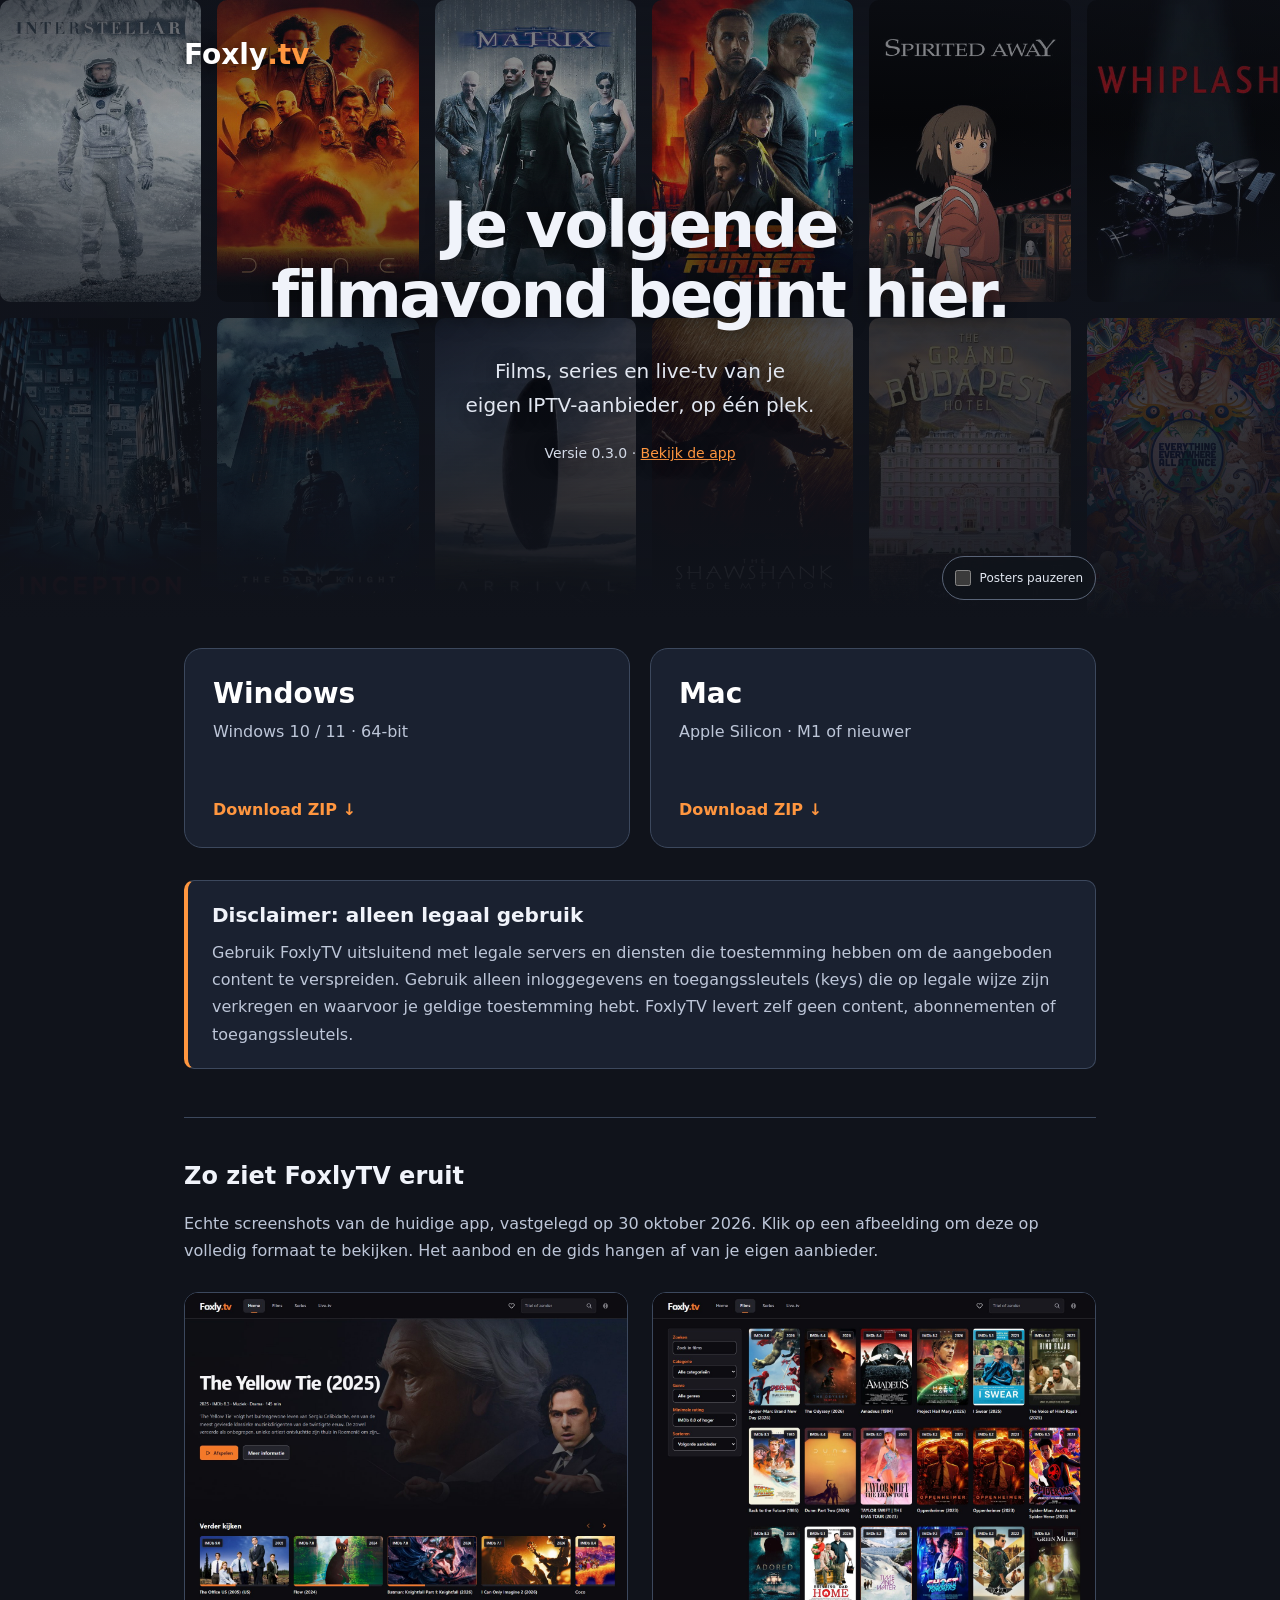
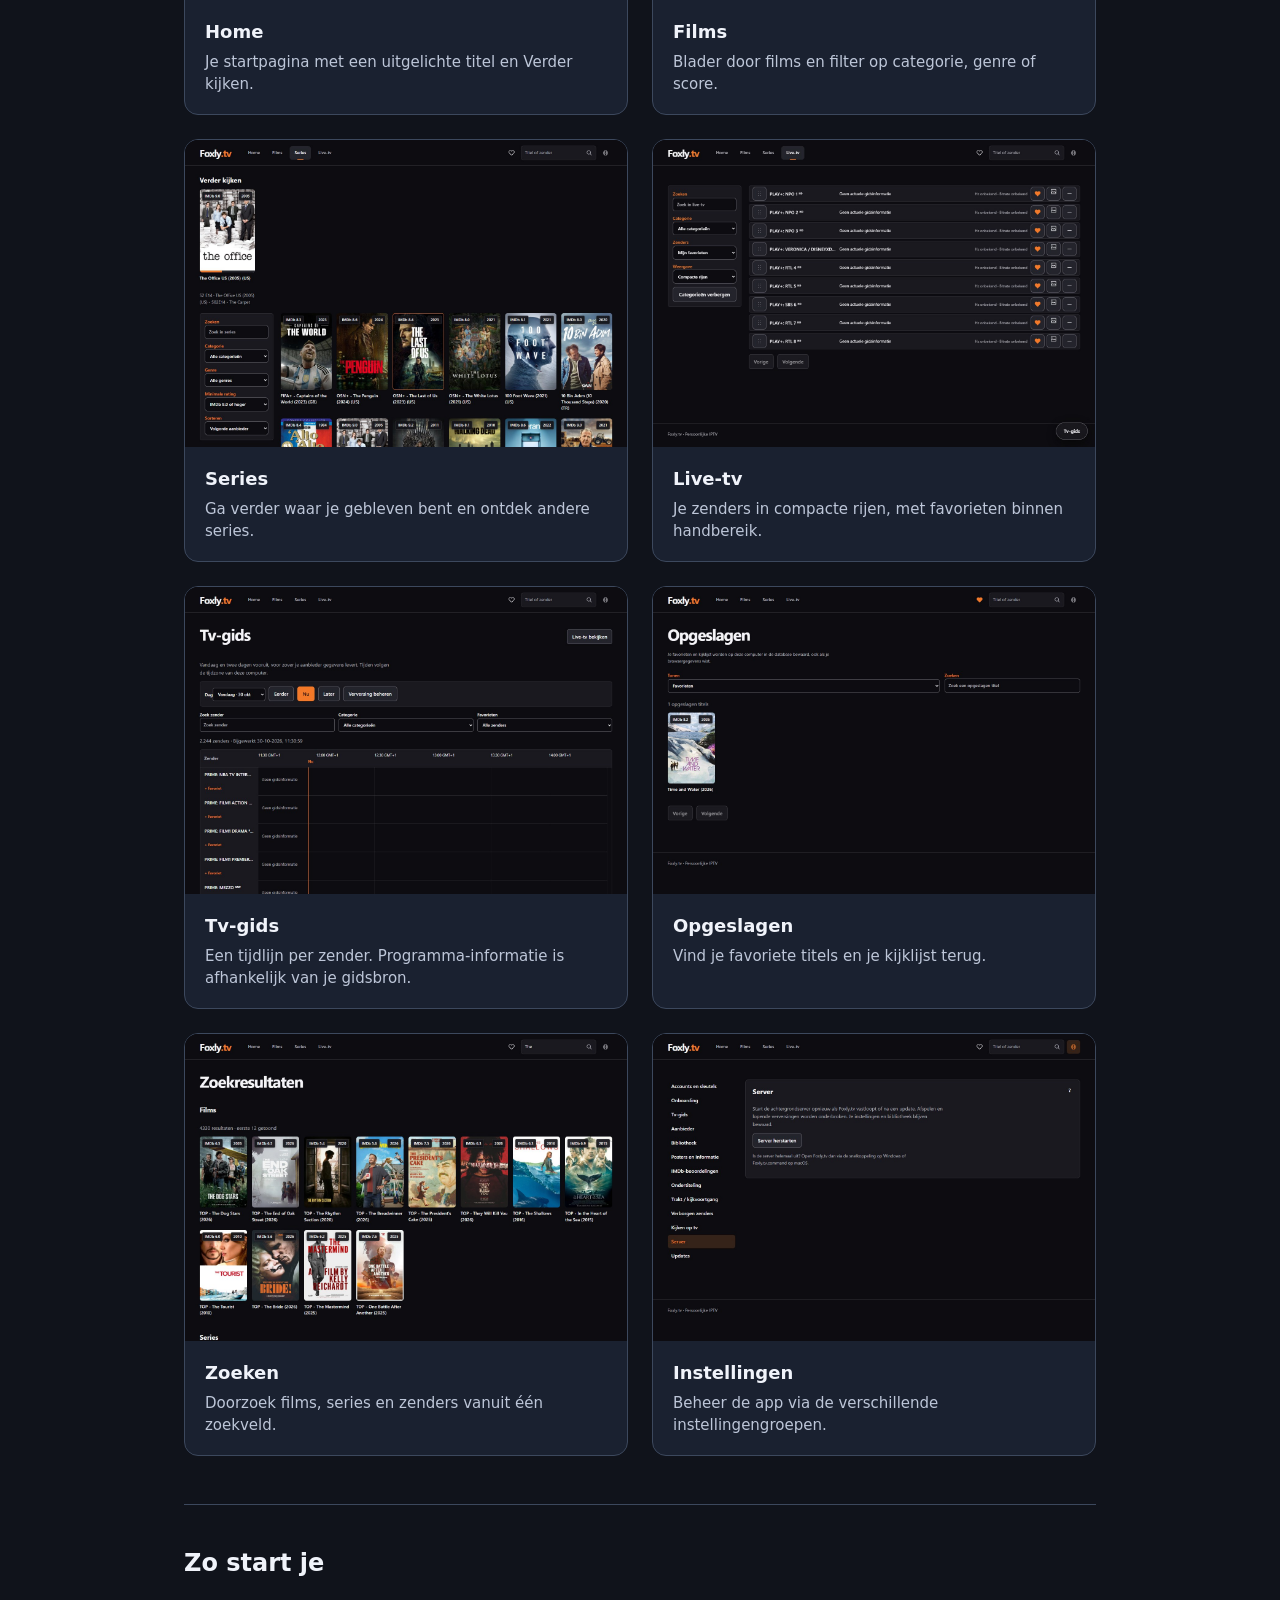
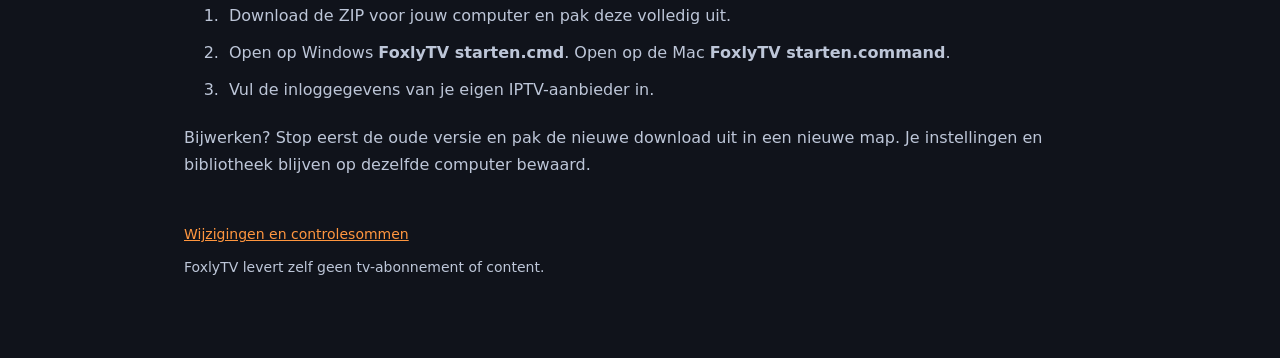
==== commit 5b000cad: "Publiceer downloadpagina voor FoxlyTV 0.3.0" ====
--- a/index.html
+++ b/index.html
@@ -68,7 +68,7 @@
   <div class="hero-copy">
     <h1 id="hero-title">Je volgende filmavond begint hier.</h1>
     <p class="intro">Films, series en live-tv van je eigen IPTV-aanbieder, op één plek.</p>
-    <p class="version">Versie 0.2.0 · <a href="#screenshots">Bekijk de app</a></p>
+    <p class="version">Versie 0.3.0 · <a href="#screenshots">Bekijk de app</a></p>
   </div>
   <label class="hero-motion"><input type="checkbox">Posters pauzeren</label>
 </header>
